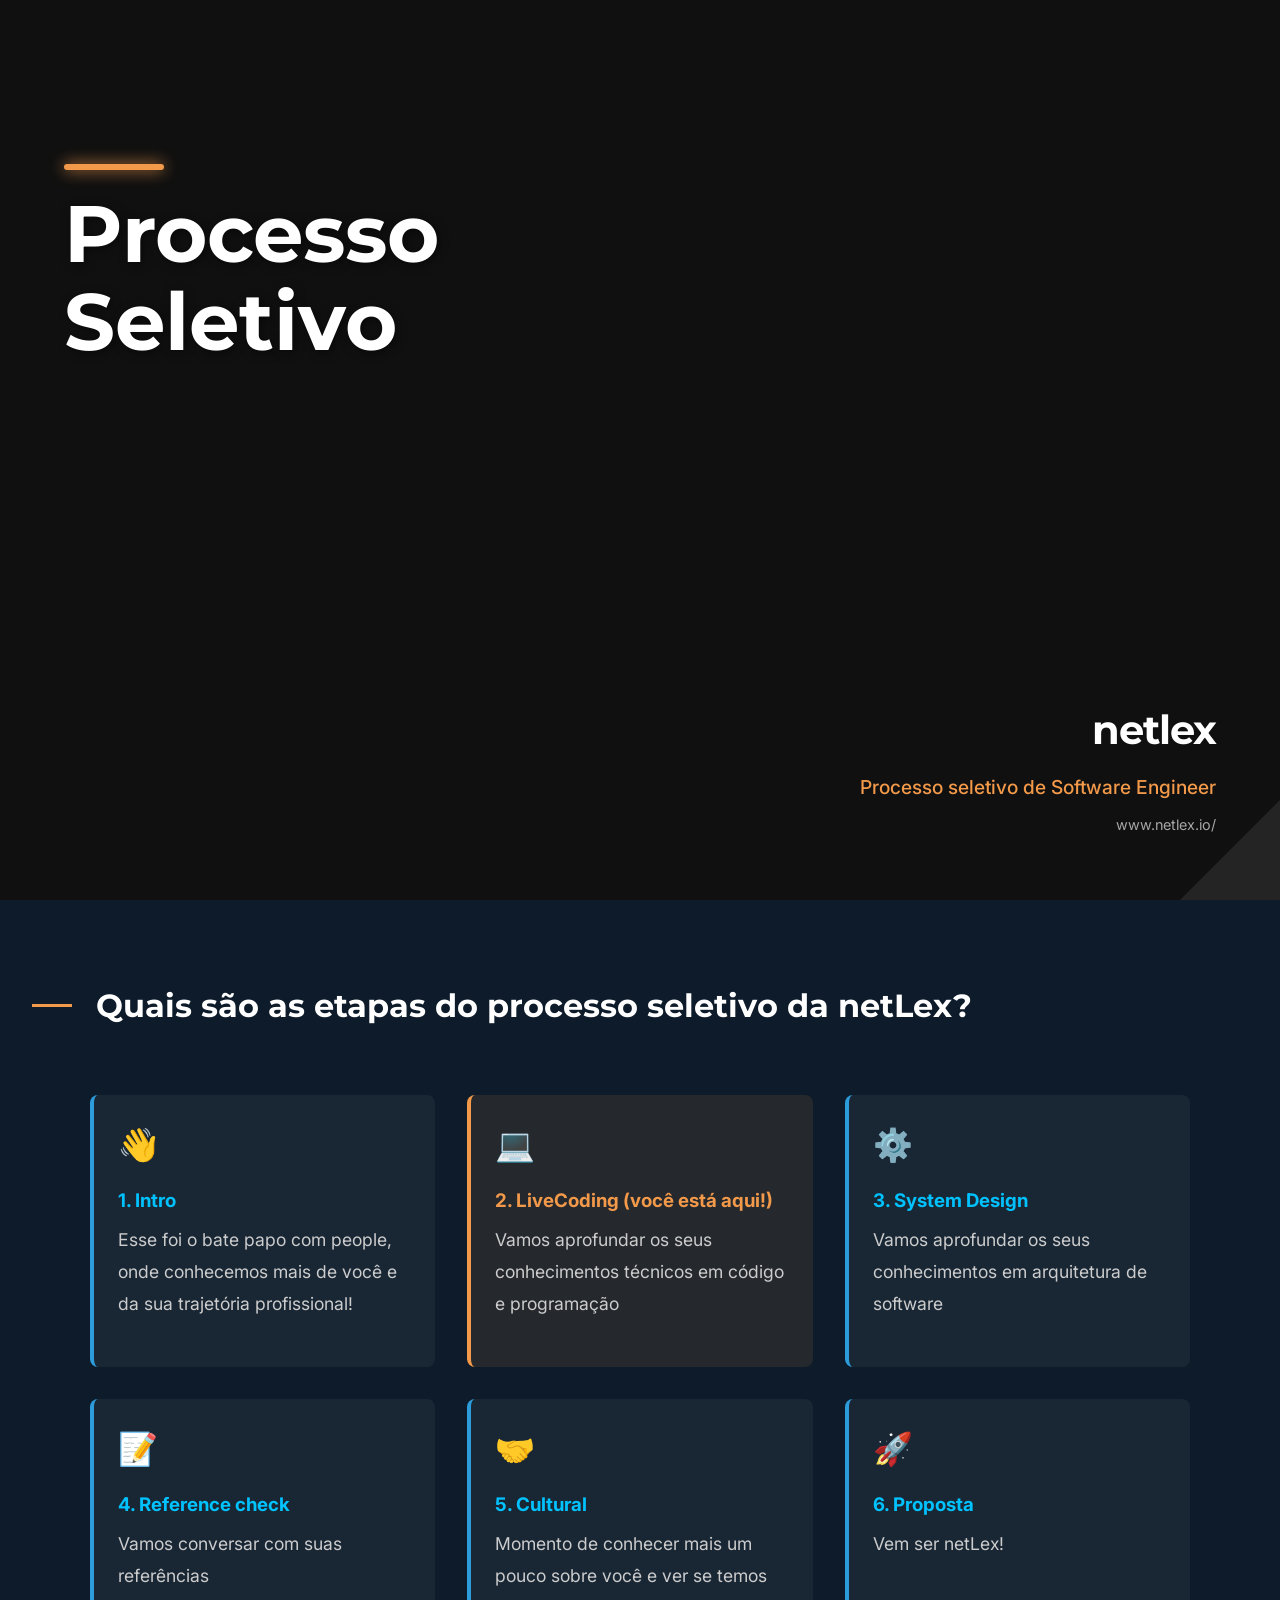
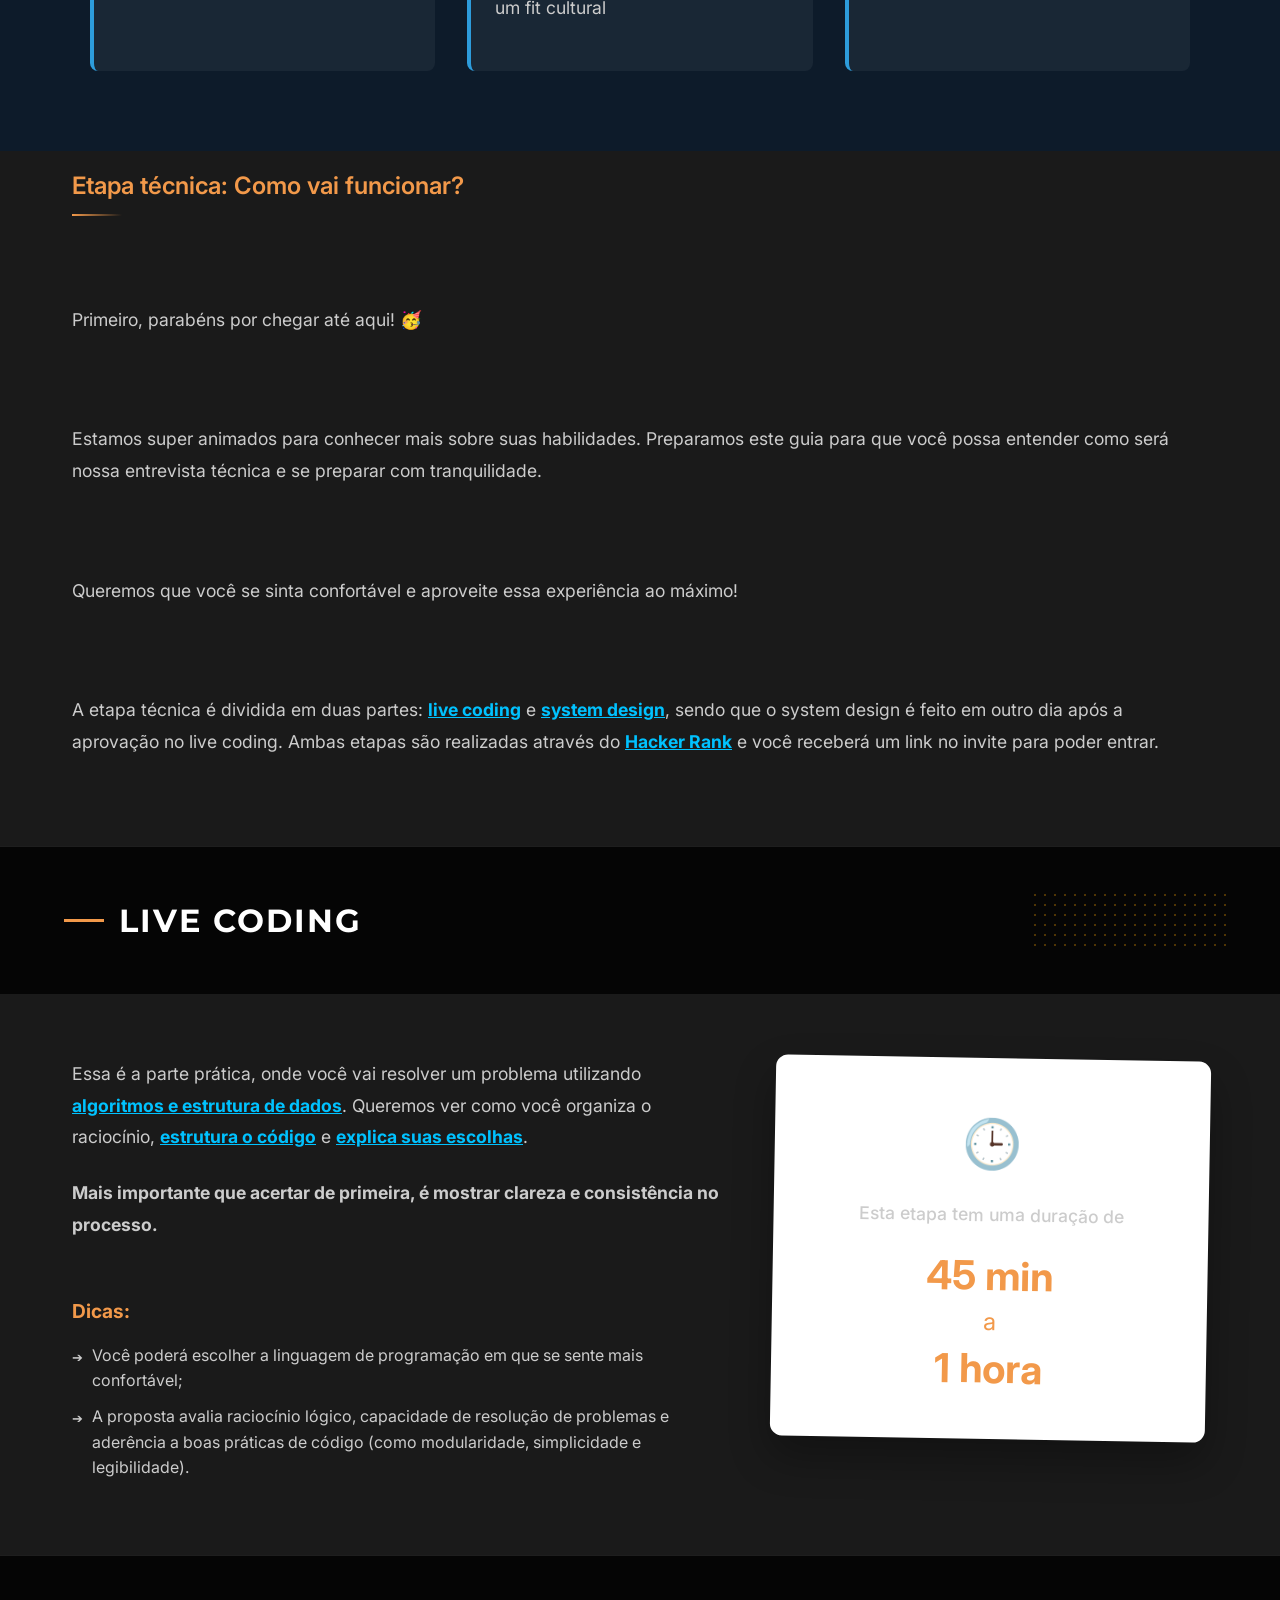
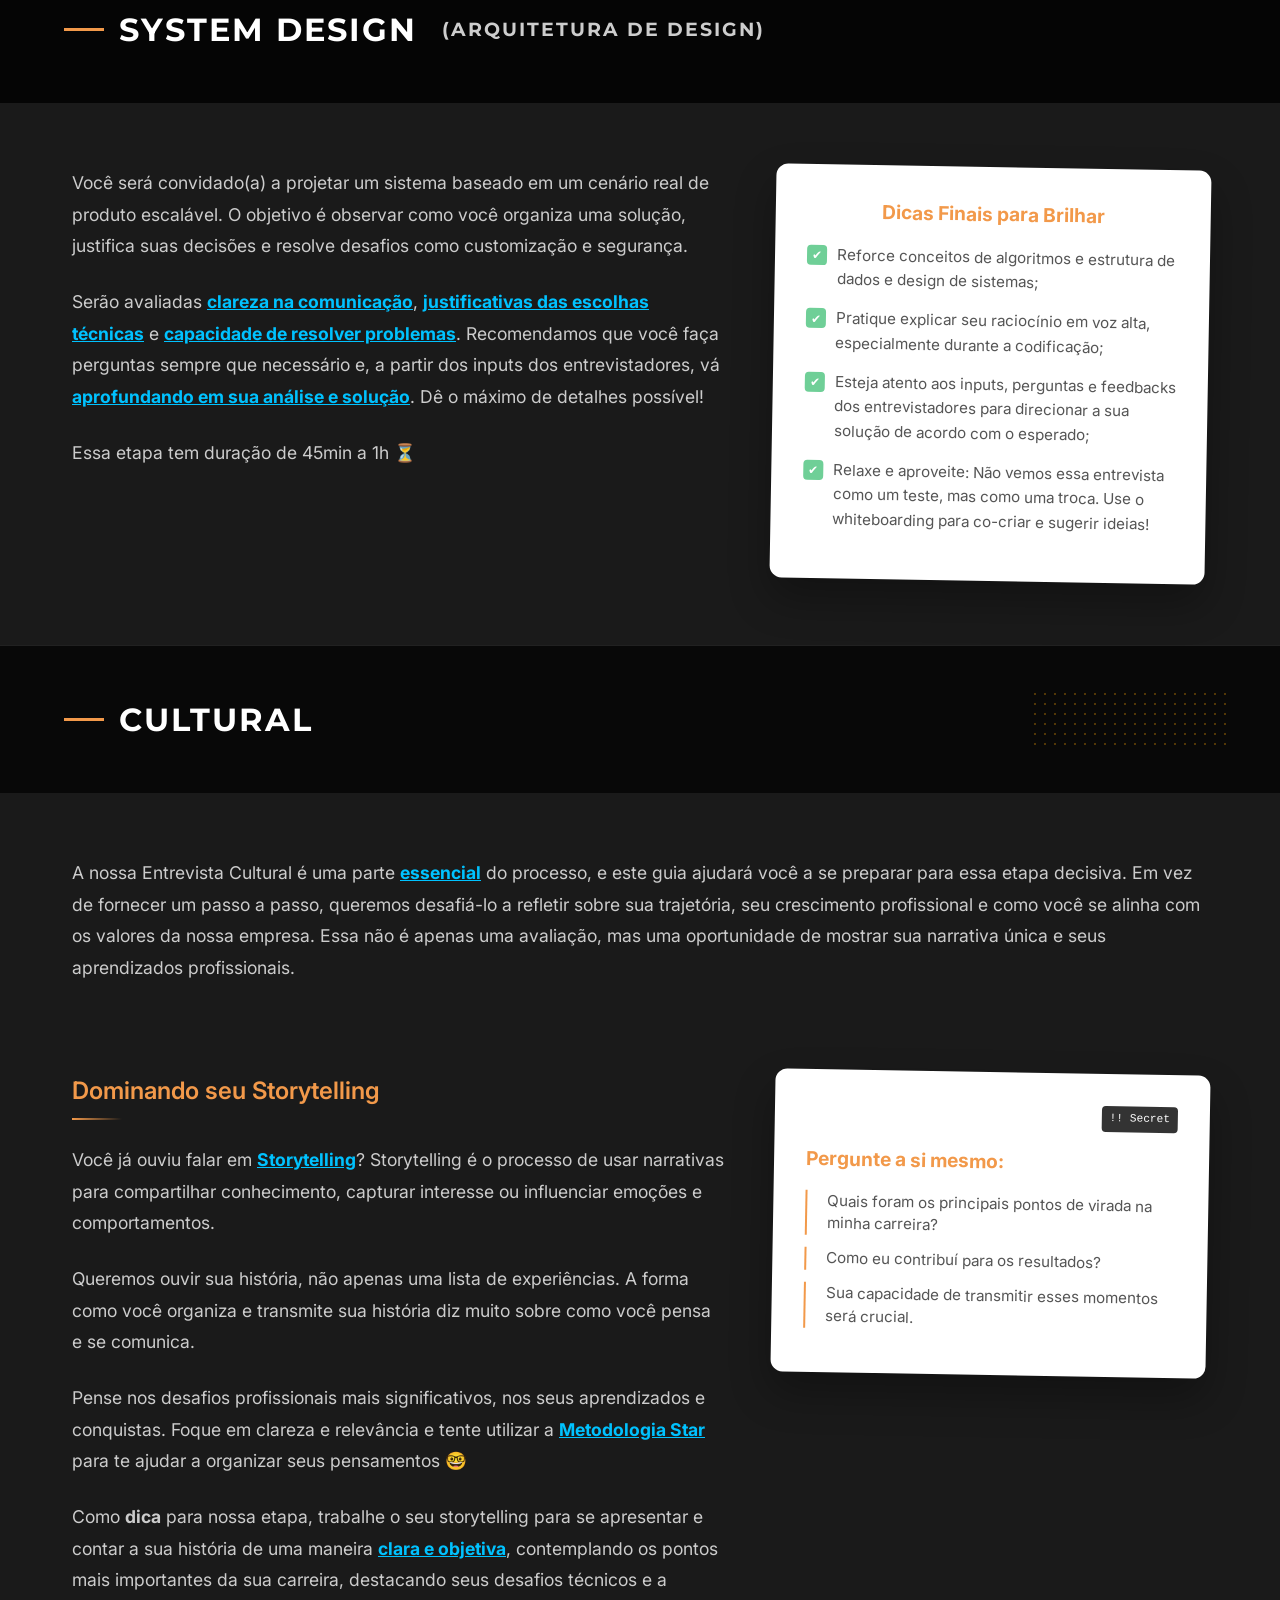
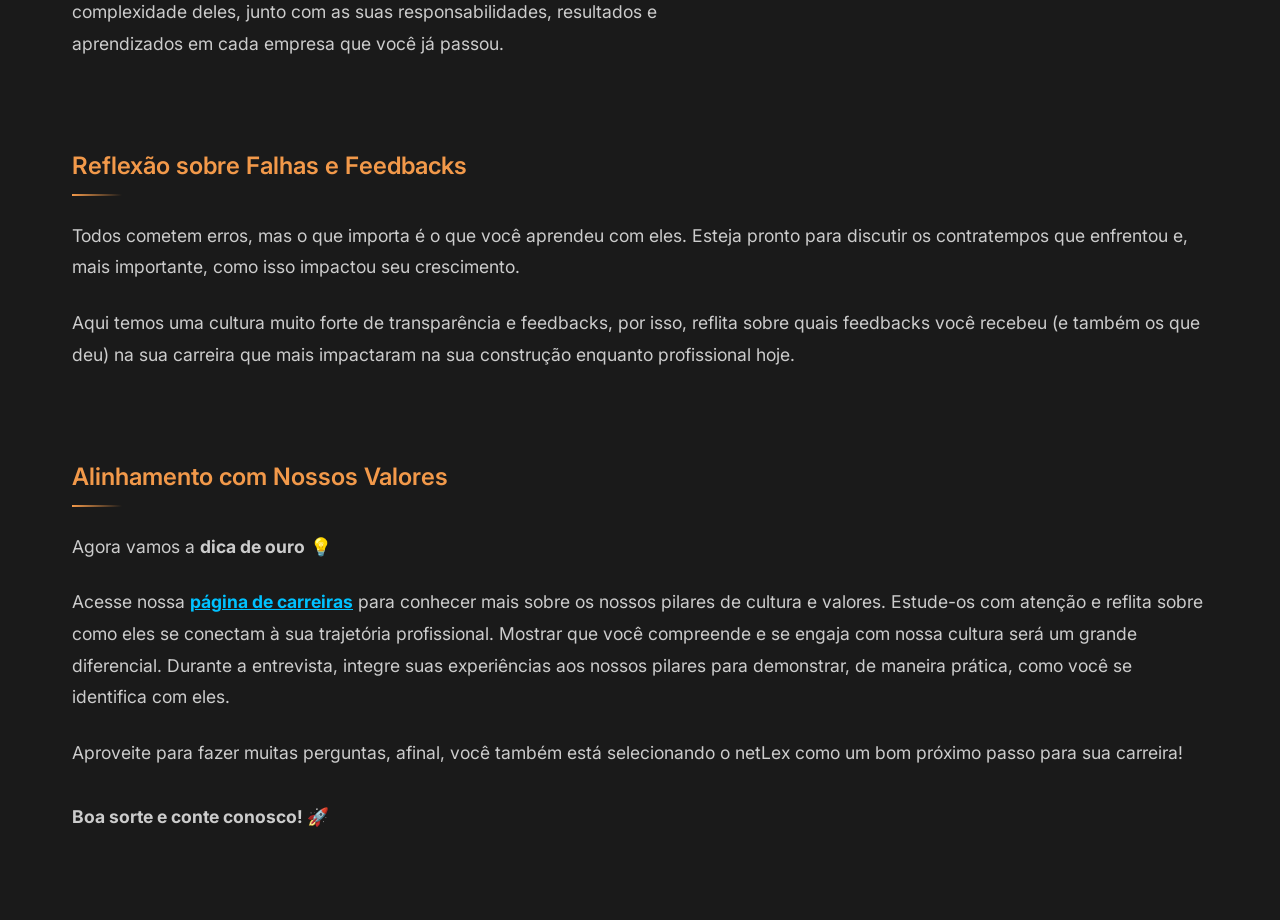
==== index.html @ 66c95bf4 "Add files via upload" ====
<!DOCTYPE html>
<html lang="pt-BR">

<head>
    <meta charset="UTF-8">
    <meta name="viewport" content="width=device-width, initial-scale=1.0">
    <title>NetLex - Processo Seletivo</title>
    <link rel="preconnect" href="https://fonts.googleapis.com">
    <link rel="preconnect" href="https://fonts.gstatic.com" crossorigin>
    <link
        href="https://fonts.googleapis.com/css2?family=Inter:wght@300;400;600;700&family=Montserrat:wght@400;700&display=swap"
        rel="stylesheet">
    <link rel="stylesheet" href="style.css">
</head>

<body>

    <!-- Hero Section -->
    <header class="hero" id="home">
        <div class="hero-overlay"></div>
        <div class="hero-content">
            <div class="hero-title-wrapper">
                <div class="orange-bar"></div>
                <h1>Processo<br>Seletivo</h1>
            </div>

            <div class="hero-footer">
                <div class="logo-wrapper">
                    <span class="logo-text">netlex</span>
                </div>
                <p class="role-text">Processo seletivo de Software Engineer</p>
                <a href="https://www.netlex.io/" class="web-link">www.netlex.io/</a>
            </div>
        </div>
        <div class="triangle-corner"></div>
    </header>

    <!-- Timeline Section (New) -->
    <section class="section-timeline content-block">
        <div class="container relative">
            <div class="section-title-wrapper">
                <span class="dash"></span>
                <h2>Quais são as etapas do processo seletivo da netLex?</h2>
            </div>

            <div class="timeline-container">
                <!-- S-curve SVG line could go here, for now using CSS/pseudo elements for simplicity -->
                <!-- Ideally a robust SVG path is best for the S-shape, simplified here with grid -->
                <div class="timeline-grid">
                    <div class="timeline-step step-1">
                        <div class="step-icon">👋</div>
                        <h3>1. Intro</h3>
                        <p>Esse foi o bate papo com people, onde conhecemos mais de você e da sua trajetória
                            profissional!</p>
                    </div>
                    <div class="timeline-step step-2 current">
                        <div class="step-icon">💻</div>
                        <h3>2. LiveCoding (você está aqui!)</h3>
                        <p>Vamos aprofundar os seus conhecimentos técnicos em código e programação</p>
                    </div>
                    <div class="timeline-step step-3">
                        <div class="step-icon">⚙️</div>
                        <h3>3. System Design</h3>
                        <p>Vamos aprofundar os seus conhecimentos em arquitetura de software</p>
                    </div>
                    <div class="timeline-step step-4">
                        <div class="step-icon">📝</div>
                        <h3>4. Reference check</h3>
                        <p>Vamos conversar com suas referências</p>
                    </div>
                    <div class="timeline-step step-5">
                        <div class="step-icon">🤝</div>
                        <h3>5. Cultural</h3>
                        <p>Momento de conhecer mais um pouco sobre você e ver se temos um fit cultural</p>
                    </div>
                    <div class="timeline-step step-6">
                        <div class="step-icon">🚀</div>
                        <h3>6. Proposta</h3>
                        <p>Vem ser netLex!</p>
                    </div>
                </div>
            </div>
        </div>
    </section>

    <!-- Technical Intro Section -->
    <section class="content-block tech-intro-block">
        <div class="content-container">
            <h3 class="orange-title full-width">Etapa técnica: Como vai funcionar?</h3>
            <p class="highlight-text">
                Primeiro, parabéns por chegar até aqui! 🥳
            </p>
            <p>
                Estamos super animados para conhecer mais sobre suas habilidades. Preparamos este guia para que você
                possa entender como será nossa entrevista técnica e se preparar com tranquilidade.
            </p>
            <p>
                Queremos que você se sinta confortável e aproveite essa experiência ao máximo!
            </p>
            <p>
                A etapa técnica é dividida em duas partes: <a href="#" class="highlight-link">live coding</a> e <a
                    href="#" class="highlight-link">system design</a>, sendo que o system design é feito em outro dia
                após a aprovação no live coding. Ambas etapas são realizadas através do <a href="#"
                    class="highlight-link">Hacker Rank</a> e você receberá um link no invite para poder entrar.
            </p>
        </div>
    </section>

    <!-- Live Coding Section -->
    <section class="tech-header"
        style="background-image: linear-gradient(rgba(0,0,0,0.8), rgba(0,0,0,0.8)), url('assets/tech_bg.png');">
        <div class="container relative">
            <h2 class="section-tag"><span class="dash"></span>LIVE CODING</h2>
            <div class="dotted-pattern"></div>
        </div>
    </section>

    <section class="content-block live-coding-block">
        <div class="content-container">
            <div class="two-col-grid">
                <div class="text-col">
                    <p>
                        Essa é a parte prática, onde você vai resolver um problema utilizando <a href="#"
                            class="highlight-link">algoritmos e estrutura de dados</a>. Queremos ver como você organiza
                        o raciocínio, <a href="#" class="highlight-link">estrutura o código</a> e <a href="#"
                            class="highlight-link">explica suas escolhas</a>.
                    </p>
                    <p>
                        <strong>Mais importante que acertar de primeira, é mostrar clareza e consistência no
                            processo.</strong>
                    </p>
                    <h4 class="mini-title">Dicas:</h4>
                    <ul class="styled-list">
                        <li>Você poderá escolher a linguagem de programação em que se sente mais confortável;</li>
                        <li>A proposta avalia raciocínio lógico, capacidade de resolução de problemas e aderência a boas
                            práticas de código (como modularidade, simplicidade e legibilidade).</li>
                    </ul>
                </div>
                <div class="card-col">
                    <div class="white-card time-card">
                        <div class="clock-icon">🕒</div>
                        <p class="card-label">Esta etapa tem uma duração de</p>
                        <div class="time-big">45 min</div>
                        <div class="time-sep">a</div>
                        <div class="time-big">1 hora</div>
                    </div>
                </div>
            </div>
        </div>
    </section>

    <!-- System Design Section -->
    <section class="tech-header"
        style="background-image: linear-gradient(rgba(0,0,0,0.8), rgba(0,0,0,0.8)), url('assets/tech_bg.png');">
        <div class="container relative">
            <h2 class="section-tag"><span class="dash"></span>SYSTEM DESIGN<br><span
                    style="font-size: 0.6em; margin-left: 10px; opacity: 0.8;">(ARQUITETURA DE DESIGN)</span></h2>
        </div>
    </section>

    <section class="content-block system-design-block">
        <div class="content-container">
            <div class="two-col-grid">
                <div class="text-col">
                    <p>
                        Você será convidado(a) a projetar um sistema baseado em um cenário real de produto escalável. O
                        objetivo é observar como você organiza uma solução, justifica suas decisões e resolve desafios
                        como customização e segurança.
                    </p>
                    <p>
                        Serão avaliadas <a href="#" class="highlight-link">clareza na comunicação</a>, <a href="#"
                            class="highlight-link">justificativas das escolhas técnicas</a> e <a href="#"
                            class="highlight-link">capacidade de resolver problemas</a>. Recomendamos que você faça
                        perguntas sempre que necessário e, a partir dos inputs dos entrevistadores, vá <a href="#"
                            class="highlight-link">aprofundando em sua análise e solução</a>. Dê o máximo de detalhes
                        possível!
                    </p>
                    <p>
                        Essa etapa tem duração de 45min a 1h ⏳
                    </p>
                </div>
                <div class="card-col">
                    <div class="white-card">
                        <div class="card-header">
                            <h4 style="margin: 0; text-align: center; width: 100%;">Dicas Finais para Brilhar</h4>
                        </div>
                        <ul class="check-list">
                            <li>Reforce conceitos de algoritmos e estrutura de dados e design de sistemas;</li>
                            <li>Pratique explicar seu raciocínio em voz alta, especialmente durante a codificação;</li>
                            <li>Esteja atento aos inputs, perguntas e feedbacks dos entrevistadores para direcionar a
                                sua solução de acordo com o esperado;</li>
                            <li>Relaxe e aproveite: Não vemos essa entrevista como um teste, mas como uma troca. Use o
                                whiteboarding para co-criar e sugerir ideias!</li>
                        </ul>
                    </div>
                </div>
            </div>
        </div>
    </section>

    <!-- Cultural Header Section (Existing) -->
    <section class="cultural-header">
        <div class="cultural-overlay"></div>
        <div class="container relative">
            <h2 class="section-tag"><span class="dash"></span>CULTURAL</h2>
            <div class="dotted-pattern"></div>
        </div>
    </section>

    <!-- Main Content (Existing Cultural) -->
    <main class="content-container">

        <!-- Intro Section -->
        <section class="content-block intro-block">
            <p>
                A nossa Entrevista Cultural é uma parte <a href="#" class="highlight-link">essencial</a> do processo, e
                este guia ajudará você a se preparar para essa etapa decisiva. Em vez de fornecer um passo a passo,
                queremos desafiá-lo a refletir sobre sua trajetória, seu crescimento profissional e como você se alinha
                com os valores da nossa empresa. Essa não é apenas uma avaliação, mas uma oportunidade de mostrar sua
                narrativa única e seus aprendizados profissionais.
            </p>
        </section>

        <!-- Storytelling Section -->
        <section class="content-block storytelling-block">
            <div class="two-col-grid">
                <div class="text-col">
                    <h3 class="orange-title">Dominando seu Storytelling</h3>
                    <p>
                        Você já ouviu falar em <a href="#" class="highlight-link">Storytelling</a>? Storytelling é o
                        processo de usar narrativas para compartilhar conhecimento, capturar interesse ou influenciar
                        emoções e comportamentos.
                    </p>
                    <p>
                        Queremos ouvir sua história, não apenas uma lista de experiências. A forma como você organiza e
                        transmite sua história diz muito sobre como você pensa e se comunica.
                    </p>
                    <p>
                        Pense nos desafios profissionais mais significativos, nos seus aprendizados e conquistas. Foque
                        em clareza e relevância e tente utilizar a <a href="#" class="highlight-link">Metodologia
                            Star</a> para te ajudar a organizar seus pensamentos 🤓
                    </p>
                    <p>
                        Como <strong>dica</strong> para nossa etapa, trabalhe o seu storytelling para se apresentar e
                        contar a sua história de uma maneira <a href="#" class="highlight-link">clara e objetiva</a>,
                        contemplando os pontos mais importantes da sua carreira, destacando seus desafios técnicos e a
                        complexidade deles, junto com as suas responsabilidades, resultados e aprendizados em cada
                        empresa que você já passou.
                    </p>
                </div>
                <div class="card-col">
                    <div class="white-card">
                        <div class="card-header">
                            <span class="card-tag">!! Secret</span>
                        </div>
                        <h4>Pergunte a si mesmo:</h4>
                        <ul>
                            <li>Quais foram os principais pontos de virada na minha carreira?</li>
                            <li>Como eu contribuí para os resultados?</li>
                            <li>Sua capacidade de transmitir esses momentos será crucial.</li>
                        </ul>
                    </div>
                </div>
            </div>
        </section>

        <!-- Mistakes Section -->
        <section class="content-block mistakes-block">
            <h3 class="orange-title">Reflexão sobre Falhas e Feedbacks</h3>
            <p>
                Todos cometem erros, mas o que importa é o que você aprendeu com eles. Esteja pronto para discutir os
                contratempos que enfrentou e, mais importante, como isso impactou seu crescimento.
            </p>
            <p>
                Aqui temos uma cultura muito forte de transparência e feedbacks, por isso, reflita sobre quais feedbacks
                você recebeu (e também os que deu) na sua carreira que mais impactaram na sua construção enquanto
                profissional hoje.
            </p>
        </section>

        <!-- Values Section -->
        <section class="content-block values-block">
            <h3 class="orange-title">Alinhamento com Nossos Valores</h3>
            <p class="highlight-text">
                Agora vamos a <strong>dica de ouro</strong> 💡
            </p>
            <p>
                Acesse nossa <a href="#" class="highlight-link">página de carreiras</a> para conhecer mais sobre os
                nossos pilares de cultura e valores. Estude-os com atenção e reflita sobre como eles se conectam à sua
                trajetória profissional. Mostrar que você compreende e se engaja com nossa cultura será um grande
                diferencial. Durante a entrevista, integre suas experiências aos nossos pilares para demonstrar, de
                maneira prática, como você se identifica com eles.
            </p>
            <p>
                Aproveite para fazer muitas perguntas, afinal, você também está selecionando o netLex como um bom
                próximo passo para sua carreira!
            </p>
            <p class="footer-msg">
                Boa sorte e conte conosco! 🚀
            </p>
        </section>

    </main>

    <script src="script.js"></script>
</body>

</html>
---- style.css ----
/* Global Styles */
:root {
    --bg-dark: #1a1a1a;
    --bg-darker: #151515;
    --text-primary: #ffffff;
    --text-secondary: #cccccc;
    --accent-orange: #F2994A;
    --accent-blue: #2D9CDB;
    --link-blue: #00C2FF;
    --card-bg: #ffffff;
    --card-text: #333333;
    --font-main: 'Inter', sans-serif;
    --font-heading: 'Montserrat', sans-serif;
}

* {
    margin: 0;
    padding: 0;
    box-sizing: border-box;
}

body {
    font-family: var(--font-main);
    background-color: var(--bg-dark);
    color: var(--text-primary);
    line-height: 1.6;
    overflow-x: hidden;
}

a {
    transition: all 0.3s ease;
}

.text-col {
    display: flex;
    flex-direction: column;
}

/* Links Style */
.highlight-link {
    color: var(--link-blue);
    font-weight: 700;
    text-decoration: underline;
    cursor: pointer;
}

.highlight-link:hover {
    color: var(--accent-orange);
}

/* Hero Section */
.hero {
    position: relative;
    height: 100vh;
    width: 100%;
    background-image: url('assets/hero_bg.png');
    background-size: cover;
    background-position: center;
    background-attachment: fixed;
    display: flex;
    flex-direction: column;
    justify-content: space-between;
    padding: 4rem;
}

.hero-overlay {
    position: absolute;
    top: 0;
    left: 0;
    width: 100%;
    height: 100%;
    background: rgba(0, 0, 0, 0.4);
    z-index: 1;
}

.hero-content {
    position: relative;
    z-index: 2;
    height: 100%;
    display: flex;
    flex-direction: column;
    justify-content: space-between;
}

.hero-title-wrapper {
    margin-top: 100px;
    position: relative;
}

.orange-bar {
    width: 100px;
    height: 6px;
    background-color: var(--accent-orange);
    margin-bottom: 20px;
    border-radius: 3px;
    box-shadow: 0 0 15px var(--accent-orange);
}

.hero h1 {
    font-family: var(--font-heading);
    font-size: 5rem;
    font-weight: 700;
    line-height: 1.1;
    color: white;
    text-shadow: 2px 2px 10px rgba(0, 0, 0, 0.5);
    animation: fadeInDown 1s ease-out;
}

.hero-footer {
    text-align: right;
    display: flex;
    flex-direction: column;
    align-items: flex-end;
    gap: 10px;
    animation: fadeInUp 1s ease-out 0.5s backwards;
}

.logo-text {
    font-family: var(--font-heading);
    font-size: 2.5rem;
    font-weight: 700;
    letter-spacing: -1px;
    color: white;
}

.role-text {
    font-size: 1.2rem;
    color: var(--accent-orange);
    font-weight: 500;
}

.web-link {
    color: var(--text-secondary);
    text-decoration: none;
    font-size: 0.9rem;
    opacity: 0.8;
}

.web-link:hover {
    color: white;
    opacity: 1;
}

.triangle-corner {
    position: absolute;
    bottom: 0;
    right: 0;
    width: 0;
    height: 0;
    border-style: solid;
    border-width: 0 0 100px 100px;
    border-color: transparent transparent #2a2a2a transparent;
    z-index: 3;
    opacity: 0.8;
}

/* Timeline Section */
.section-timeline {
    padding: 5rem 2rem;
    background-color: #0d1b2a;
    /* Dark blue tone */
    color: white;
}

.section-title-wrapper {
    display: flex;
    align-items: center;
    gap: 1.5rem;
    margin-bottom: 4rem;
}

.section-title-wrapper h2 {
    font-family: var(--font-heading);
    font-size: 2rem;
}

.timeline-container {
    max-width: 1100px;
    margin: 0 auto;
}

.timeline-grid {
    display: grid;
    grid-template-columns: repeat(auto-fit, minmax(300px, 1fr));
    gap: 2rem;
}

.timeline-step {
    background: rgba(255, 255, 255, 0.05);
    /* Glass-like */
    padding: 1.5rem;
    border-radius: 8px;
    border-left: 4px solid var(--accent-blue);
    transition: transform 0.3s ease, background 0.3s ease;
}

.timeline-step:hover {
    transform: translateY(-5px);
    background: rgba(255, 255, 255, 0.1);
}

.timeline-step.current {
    border-left-color: var(--accent-orange);
    background: rgba(242, 153, 74, 0.1);
}

.step-icon {
    font-size: 2rem;
    margin-bottom: 1rem;
}

.timeline-step h3 {
    font-weight: 700;
    color: var(--link-blue);
    margin-bottom: 0.5rem;
}

.timeline-step.current h3 {
    color: var(--accent-orange);
}

.timeline-step p {
    font-size: 0.95rem;
    color: #ddd;
    line-height: 1.5;
}


/* Headers (Cultural & Tech) */
.cultural-header,
.tech-header {
    background-position: center 30%;
    background-size: cover;
    padding: 3rem 4rem;
    /* Adjusted padding */
    border-top: 1px solid rgba(255, 255, 255, 0.1);
    position: relative;
    overflow: hidden;
    margin-bottom: 3rem;
    /* Space after header */
}

.cultural-header {
    background: linear-gradient(rgba(0, 0, 0, 0.7), rgba(0, 0, 0, 0.7)), url('assets/hero_bg.png');
}

.cultural-overlay {
    /* Kept for potential overlay use */
}

.section-tag {
    font-family: var(--font-heading);
    text-transform: uppercase;
    font-size: 2rem;
    display: flex;
    align-items: center;
    gap: 15px;
    letter-spacing: 2px;
    position: relative;
    z-index: 2;
}

.dash {
    display: inline-block;
    width: 40px;
    height: 3px;
    background-color: var(--accent-orange);
}

.dotted-pattern {
    position: absolute;
    right: 50px;
    top: 50%;
    transform: translateY(-50%);
    width: 200px;
    height: 60px;
    background-image: radial-gradient(rgba(255, 165, 0, 0.5) 1.5px, transparent 1.5px);
    background-size: 10px 10px;
    opacity: 0.6;
}


/* Content Blocks & Global Content styles */
.content-container {
    max-width: 1200px;
    margin: 0 auto;
    padding: 1rem 2rem 4rem 2rem;
    display: flex;
    flex-direction: column;
    gap: 4rem;
}

.content-block {
    opacity: 0;
    transform: translateY(30px);
    transition: all 0.8s ease-out;
}

.content-block.visible {
    opacity: 1;
    transform: translateY(0);
}

.content-block p {
    font-size: 1.1rem;
    color: var(--text-secondary);
    margin-bottom: 1.5rem;
    line-height: 1.8;
}

.highlight-text {
    font-size: 1.2rem;
    color: white;
}

.orange-title {
    color: var(--accent-orange);
    font-size: 1.5rem;
    margin-bottom: 1.5rem;
    font-weight: 600;
    position: relative;
    padding-bottom: 10px;
    display: inline-block;
}

.orange-title.full-width {
    display: flex;
    /* Or block */
    width: 100%;
}

.orange-title::after {
    content: '';
    position: absolute;
    bottom: 0;
    left: 0;
    width: 50px;
    height: 2px;
    background: linear-gradient(90deg, var(--accent-orange), transparent);
}

/* Specific Section Styles */
.mini-title {
    color: var(--accent-orange);
    font-size: 1.2rem;
    margin-top: 2rem;
    margin-bottom: 1rem;
}

.styled-list li {
    list-style: none;
    /* We add custom arrow */
    position: relative;
    padding-left: 20px;
    margin-bottom: 10px;
    color: var(--text-secondary);
}

.styled-list li::before {
    content: '➔';
    position: absolute;
    left: 0;
    color: var(--text-secondary);
    font-size: 0.8rem;
    top: 5px;
}

/* Cards */
.two-col-grid {
    display: grid;
    grid-template-columns: 1.5fr 1fr;
    gap: 3rem;
    align-items: start;
}

.white-card {
    background: white;
    border-radius: 12px;
    padding: 2rem;
    box-shadow: 0 20px 40px rgba(0, 0, 0, 0.3);
    color: #333;
    position: relative;
    transform: rotate(1deg);
    transition: transform 0.3s ease;
}

.white-card:hover {
    transform: rotate(0deg) scale(1.02);
}

.card-header {
    display: flex;
    justify-content: flex-end;
    /* right align by default for secret */
    margin-bottom: 1rem;
}

.card-tag {
    background: #333;
    color: white;
    font-size: 0.7rem;
    padding: 4px 8px;
    border-radius: 4px;
    font-family: monospace;
}

.white-card h4 {
    color: var(--accent-orange);
    font-size: 1.2rem;
    margin-bottom: 1rem;
    font-weight: 700;
}

.white-card ul:not(.check-list) {
    list-style: none;
    padding: 0;
}

.white-card ul:not(.check-list) li {
    position: relative;
    padding-left: 20px;
    margin-bottom: 12px;
    font-size: 0.95rem;
    line-height: 1.5;
    color: #555;
    border-left: 2px solid var(--accent-orange);
}

/* Time Card Specifics */
.time-card {
    text-align: center;
    background: white;
    /* can be white */
    padding: 3rem 2rem;
    display: flex;
    flex-direction: column;
    align-items: center;
    justify-content: center;
}

.clock-icon {
    font-size: 3rem;
    margin-bottom: 1rem;
    color: var(--accent-orange);
}

.card-label {
    color: #888;
    margin-bottom: 1rem;
    font-weight: 500;
}

.time-big {
    font-size: 2.5rem;
    font-weight: 700;
    color: var(--accent-orange);
    line-height: 1.1;
}

.time-sep {
    font-size: 1.5rem;
    color: var(--accent-orange);
    margin: 5px 0;
}

/* Checklist Card */
.check-list {
    list-style: none;
    padding: 0;
}

.check-list li {
    position: relative;
    padding-left: 30px;
    margin-bottom: 15px;
    color: #555;
    font-size: 0.95rem;
}

.check-list li::before {
    content: '✔';
    position: absolute;
    left: 0;
    top: 2px;
    background: #6FCF97;
    /* Green check */
    color: white;
    width: 20px;
    height: 20px;
    font-size: 12px;
    display: flex;
    align-items: center;
    justify-content: center;
    border-radius: 4px;
}

.footer-msg {
    font-weight: 700;
    color: white;
    font-size: 1.2rem;
    margin-top: 2rem;
}

/* Animations */
@keyframes fadeInDown {
    from {
        opacity: 0;
        transform: translateY(-50px);
    }

    to {
        opacity: 1;
        transform: translateY(0);
    }
}

@keyframes fadeInUp {
    from {
        opacity: 0;
        transform: translateY(50px);
    }

    to {
        opacity: 1;
        transform: translateY(0);
    }
}

/* Responsive */
@media (max-width: 768px) {
    .hero {
        padding: 2rem;
    }

    .hero h1 {
        font-size: 3rem;
    }

    .two-col-grid {
        grid-template-columns: 1fr;
    }

    .timeline-grid {
        grid-template-columns: 1fr;
    }

    .cultural-header,
    .tech-header {
        padding: 2rem;
    }

    .dotted-pattern {
        display: none;
    }

    .timeline-step {
        /* On mobile, steps are just stacked cards */
    }
}
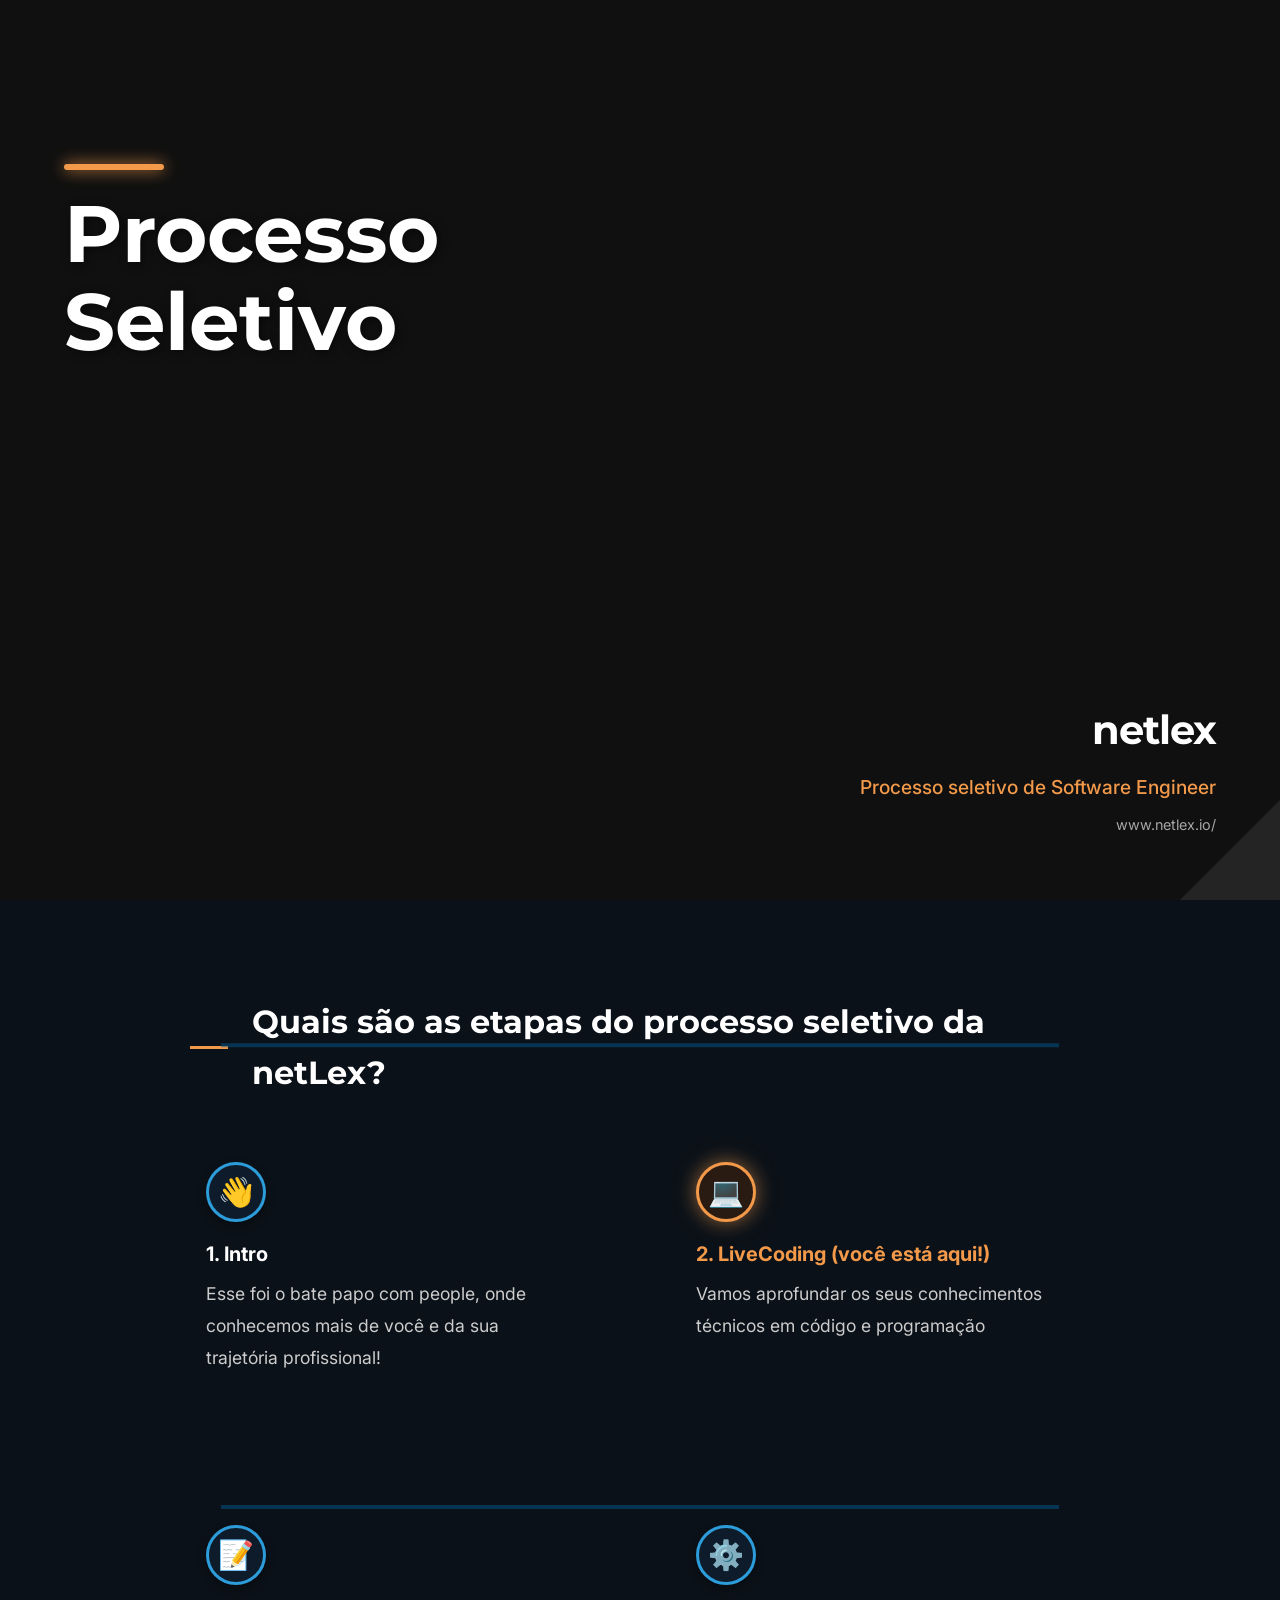
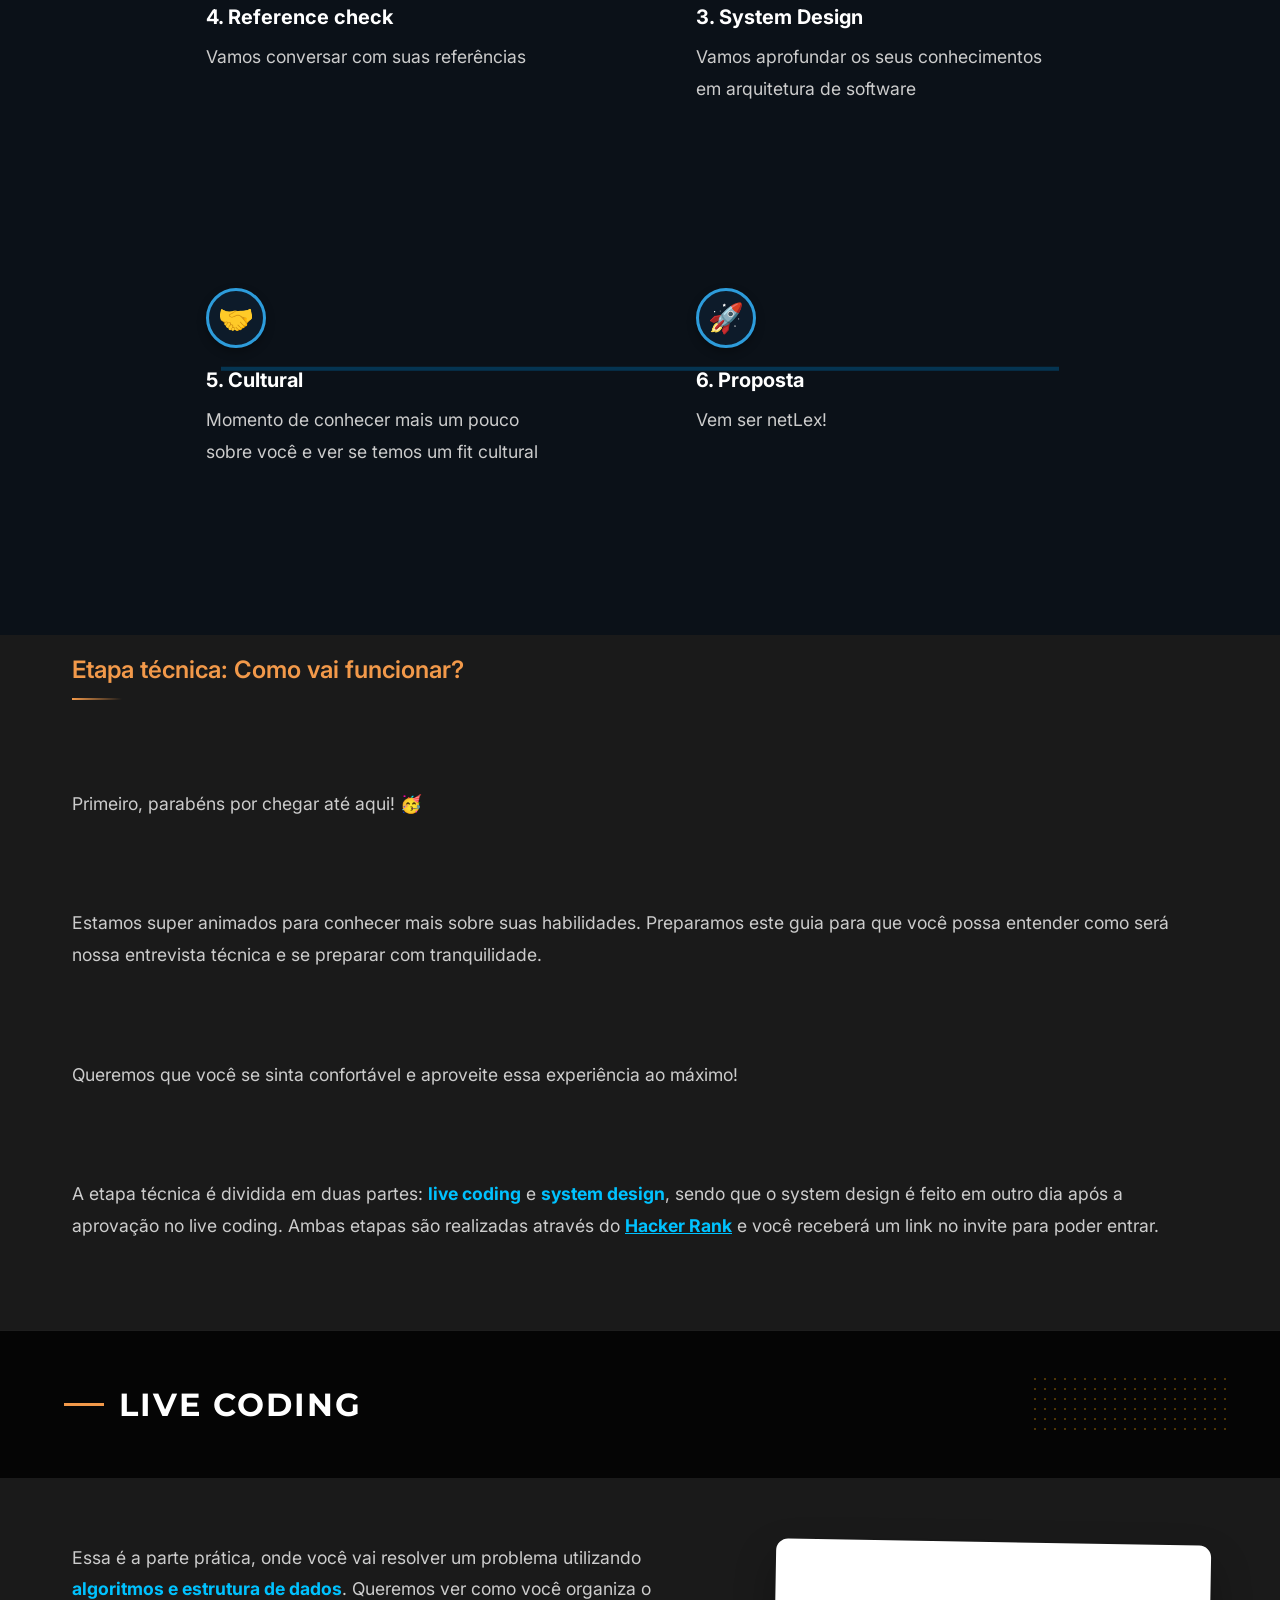
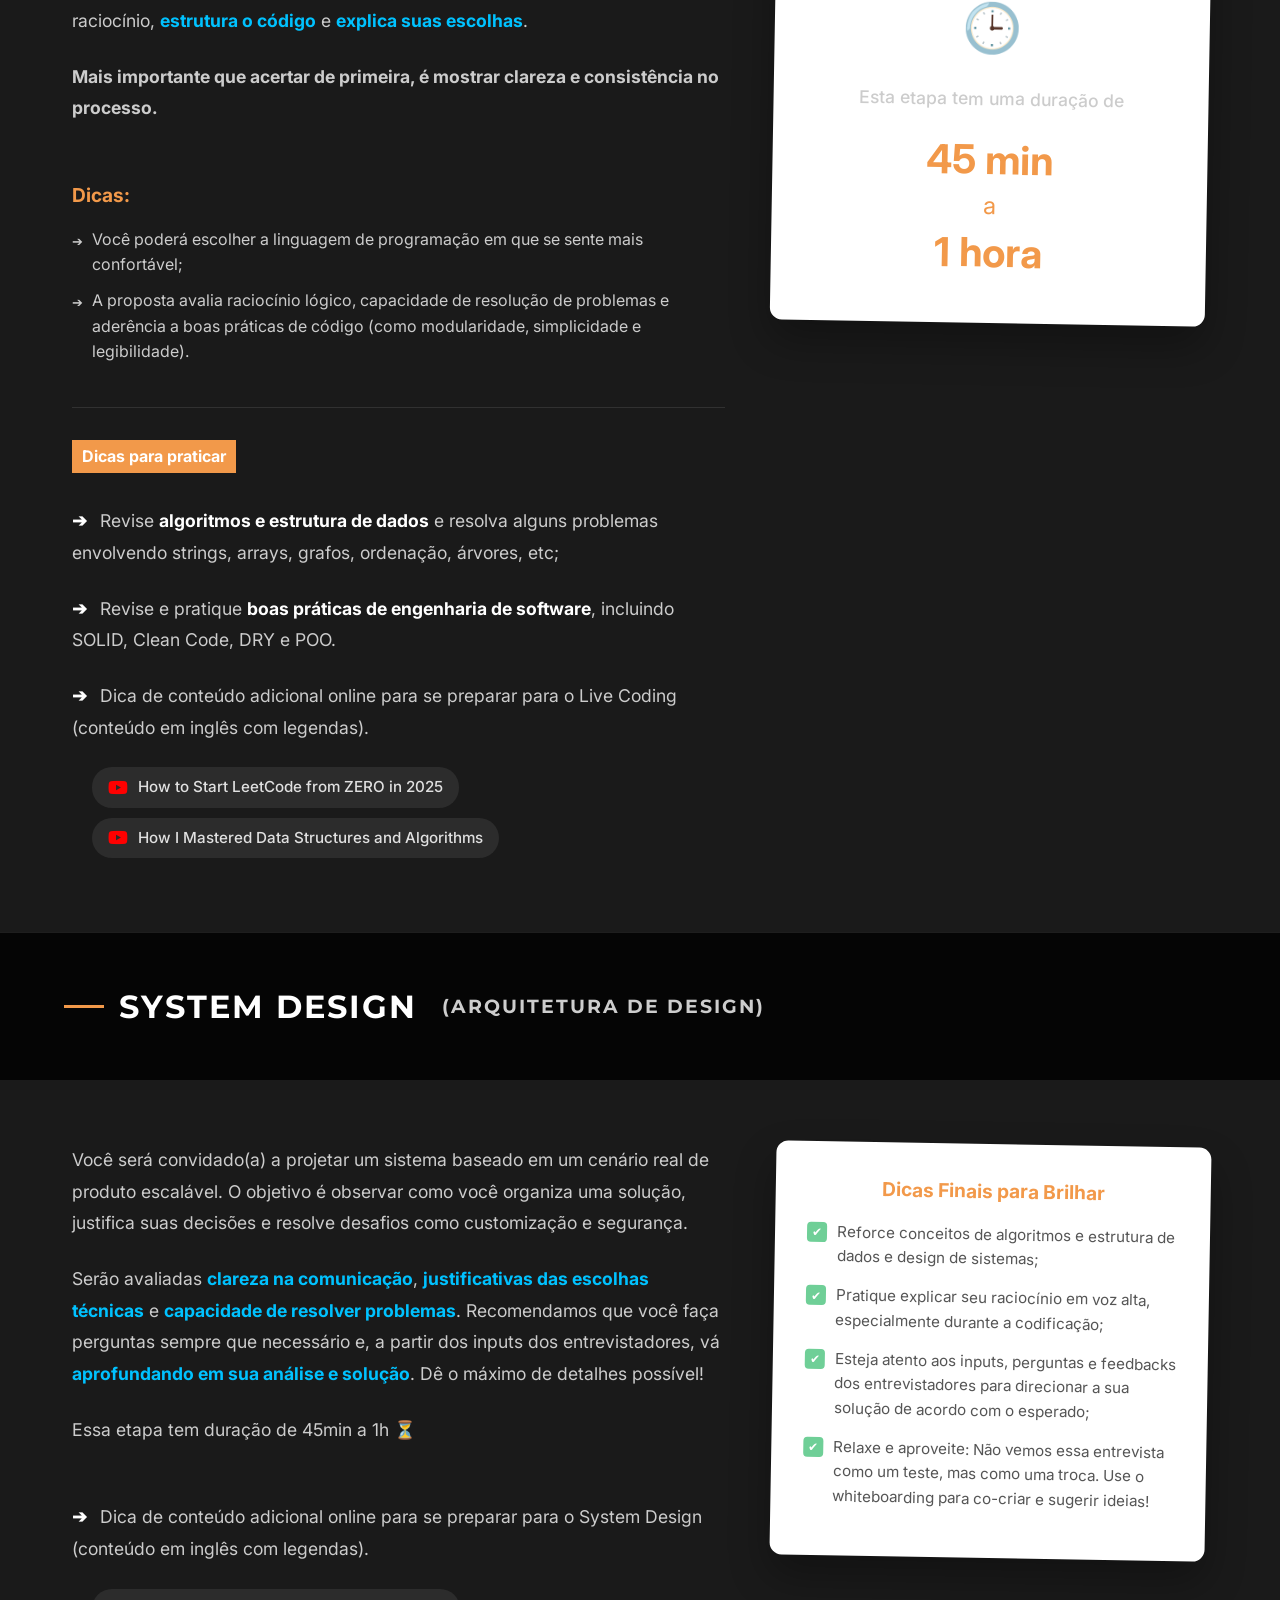
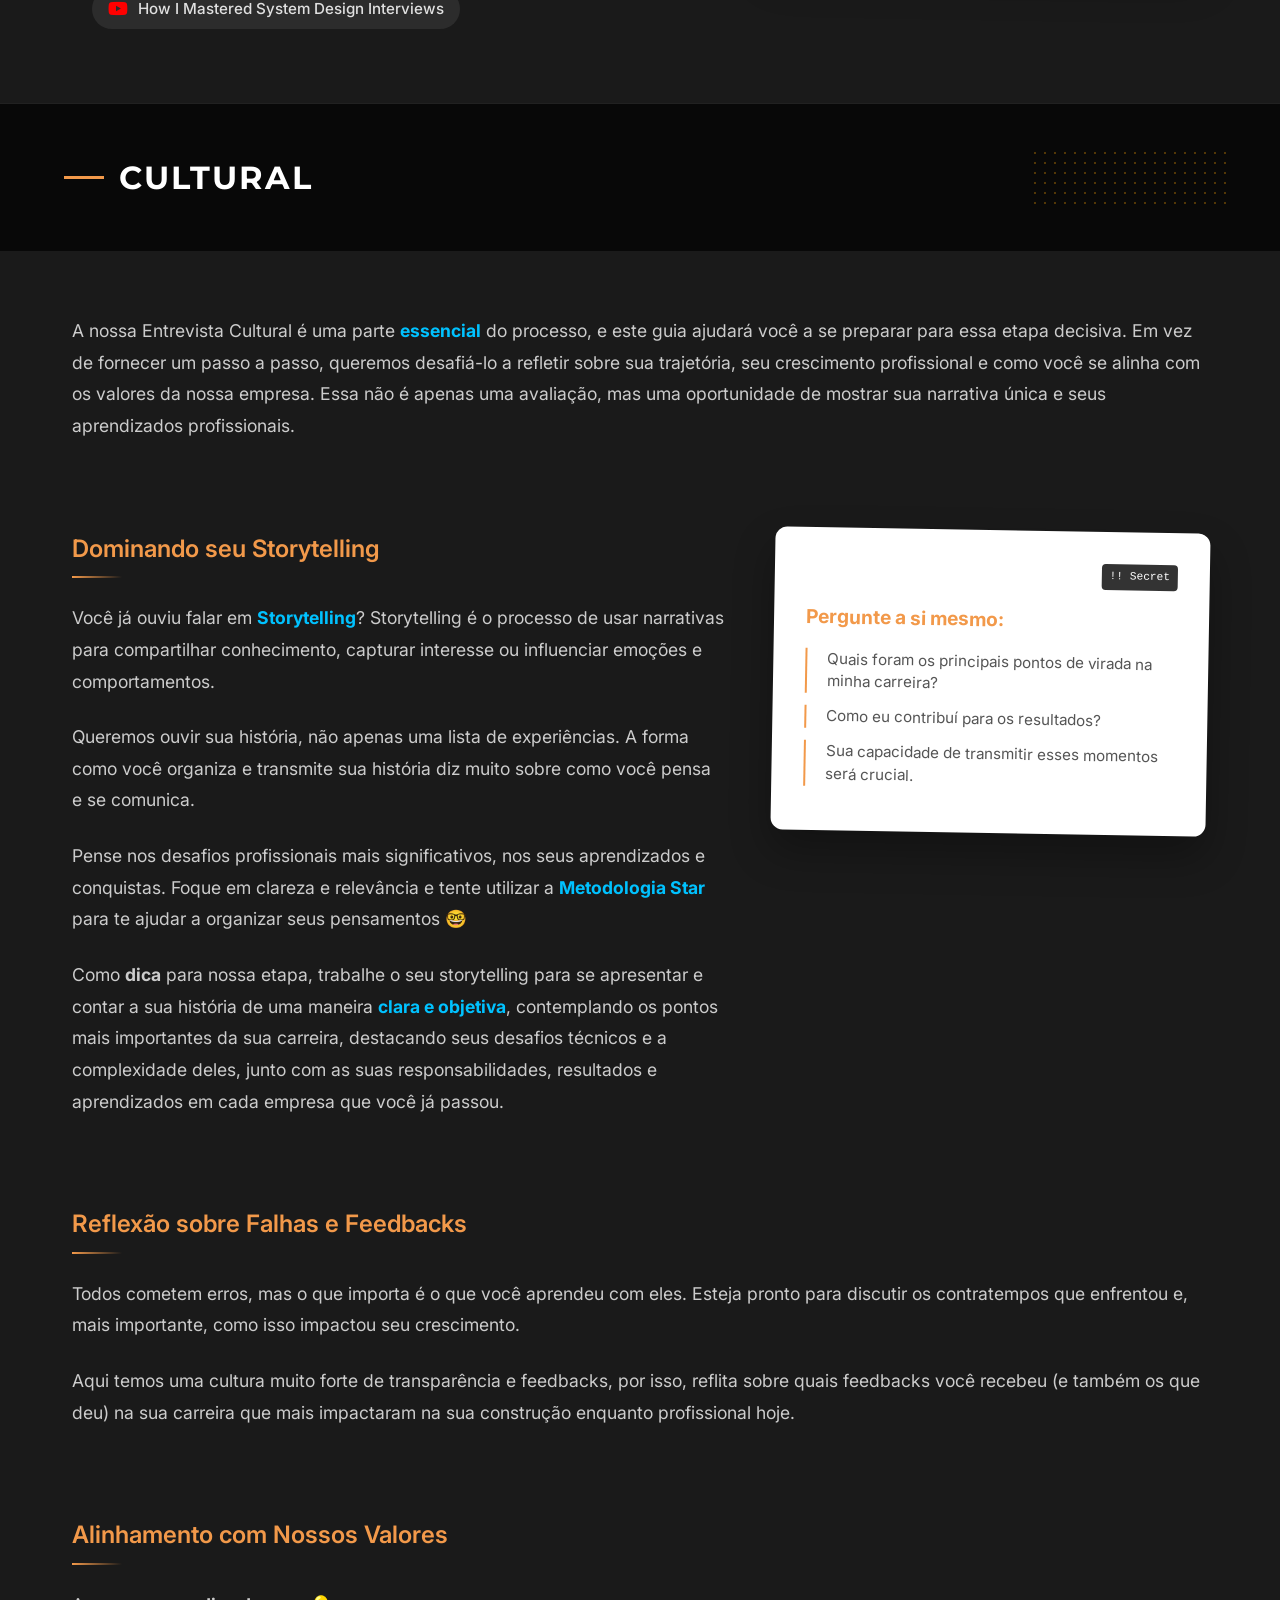
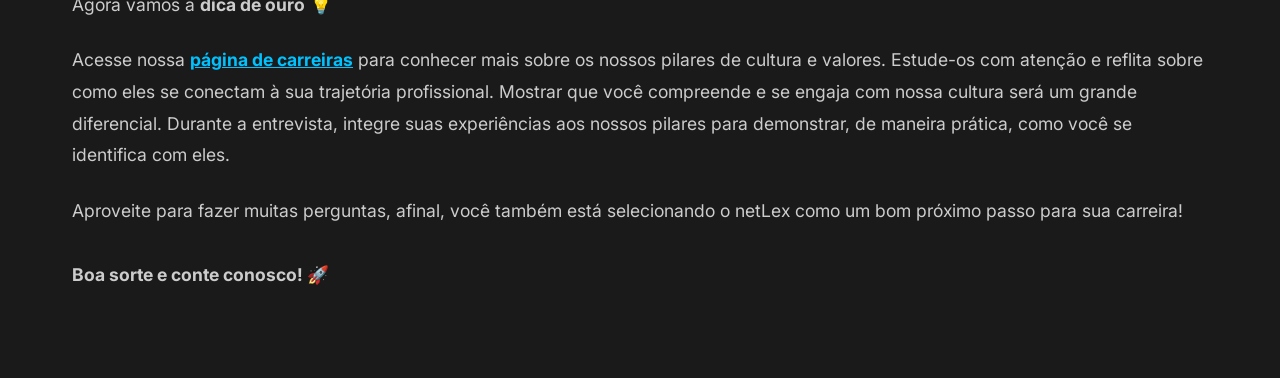
==== commit 5efc2ac9: "Add files via upload" ====
--- a/index.html
+++ b/index.html
@@ -11,6 +11,10 @@
         href="https://fonts.googleapis.com/css2?family=Inter:wght@300;400;600;700&family=Montserrat:wght@400;700&display=swap"
         rel="stylesheet">
     <link rel="stylesheet" href="style.css">
+    <!-- FontAwesome for YouTube Icon (using CDN for simplicity) -->
+    <link rel="stylesheet" href="https://cdnjs.cloudflare.com/ajax/libs/font-awesome/6.0.0/css/all.min.css"
+        integrity="sha512-9usAa10IRO0HhonpyAIVpjrylPvoDwiPUiKdWk5t3PyolY1cOd4DSE0Ga+ri4AuTroPR5aQvXU9xC6qOPnzFeg=="
+        crossorigin="anonymous" referrerpolicy="no-referrer" />
 </head>
 
 <body>
@@ -37,44 +41,60 @@
 
     <!-- Timeline Section (New) -->
     <section class="section-timeline content-block">
-        <div class="container relative">
-            <div class="section-title-wrapper">
+        <div class="timeline-visual-container">
+            <div class="section-title-wrapper" style="margin-bottom: 3rem; color: white;">
                 <span class="dash"></span>
-                <h2>Quais são as etapas do processo seletivo da netLex?</h2>
-            </div>
-
-            <div class="timeline-container">
-                <!-- S-curve SVG line could go here, for now using CSS/pseudo elements for simplicity -->
-                <!-- Ideally a robust SVG path is best for the S-shape, simplified here with grid -->
-                <div class="timeline-grid">
-                    <div class="timeline-step step-1">
-                        <div class="step-icon">👋</div>
+                <h2 style="font-family: var(--font-heading);">Quais são as etapas do processo seletivo da netLex?</h2>
+            </div>
+
+            <!-- S-Curve Background SVG Track -->
+            <div class="snake-track"></div>
+
+            <div class="timeline-items-grid">
+                <!-- Row 1 Items -->
+                <div class="t-item item-1">
+                    <div class="t-icon">👋</div>
+                    <div class="t-content">
                         <h3>1. Intro</h3>
                         <p>Esse foi o bate papo com people, onde conhecemos mais de você e da sua trajetória
                             profissional!</p>
                     </div>
-                    <div class="timeline-step step-2 current">
-                        <div class="step-icon">💻</div>
+                </div>
+                <div class="t-item item-2 current">
+                    <div class="t-icon">💻</div>
+                    <div class="t-content">
                         <h3>2. LiveCoding (você está aqui!)</h3>
                         <p>Vamos aprofundar os seus conhecimentos técnicos em código e programação</p>
                     </div>
-                    <div class="timeline-step step-3">
-                        <div class="step-icon">⚙️</div>
+                </div>
+
+                <!-- Row 2 Items -->
+                <div class="t-item item-3">
+                    <div class="t-icon">⚙️</div>
+                    <div class="t-content">
                         <h3>3. System Design</h3>
                         <p>Vamos aprofundar os seus conhecimentos em arquitetura de software</p>
                     </div>
-                    <div class="timeline-step step-4">
-                        <div class="step-icon">📝</div>
+                </div>
+                <div class="t-item item-4">
+                    <div class="t-icon">📝</div>
+                    <div class="t-content">
                         <h3>4. Reference check</h3>
                         <p>Vamos conversar com suas referências</p>
                     </div>
-                    <div class="timeline-step step-5">
-                        <div class="step-icon">🤝</div>
+                </div>
+
+                <!-- Row 3 Items -->
+                <div class="t-item item-5">
+                    <div class="t-icon">🤝</div>
+                    <div class="t-content">
                         <h3>5. Cultural</h3>
                         <p>Momento de conhecer mais um pouco sobre você e ver se temos um fit cultural</p>
                     </div>
-                    <div class="timeline-step step-6">
-                        <div class="step-icon">🚀</div>
+                </div>
+                <div class="t-item item-6">
+                    <div class="t-icon">🚀</div>
+                    <div class="t-content">
                         <h3>6. Proposta</h3>
                         <p>Vem ser netLex!</p>
                     </div>
@@ -98,10 +118,11 @@
                 Queremos que você se sinta confortável e aproveite essa experiência ao máximo!
             </p>
             <p>
-                A etapa técnica é dividida em duas partes: <a href="#" class="highlight-link">live coding</a> e <a
-                    href="#" class="highlight-link">system design</a>, sendo que o system design é feito em outro dia
-                após a aprovação no live coding. Ambas etapas são realizadas através do <a href="#"
-                    class="highlight-link">Hacker Rank</a> e você receberá um link no invite para poder entrar.
+                A etapa técnica é dividida em duas partes: <span class="highlight-span">live coding</span> e
+                <span class="highlight-span">system design</span>, sendo que o system design é feito em outro dia após a
+                aprovação no live coding. Ambas etapas são realizadas através do
+                <a href="#" class="highlight-link"><!-- INSIRA O LINK DO HACKER RANK AQUI -->Hacker Rank</a> e você
+                receberá um link no invite para poder entrar.
             </p>
         </div>
     </section>
@@ -120,10 +141,11 @@
             <div class="two-col-grid">
                 <div class="text-col">
                     <p>
-                        Essa é a parte prática, onde você vai resolver um problema utilizando <a href="#"
-                            class="highlight-link">algoritmos e estrutura de dados</a>. Queremos ver como você organiza
-                        o raciocínio, <a href="#" class="highlight-link">estrutura o código</a> e <a href="#"
-                            class="highlight-link">explica suas escolhas</a>.
+                        Essa é a parte prática, onde você vai resolver um problema utilizando <span
+                            class="highlight-span">algoritmos e estrutura de dados</span>. Queremos ver como você
+                        organiza o raciocínio,
+                        <span class="highlight-span">estrutura o código</span> e
+                        <span class="highlight-span">explica suas escolhas</span>.
                     </p>
                     <p>
                         <strong>Mais importante que acertar de primeira, é mostrar clareza e consistência no
@@ -135,7 +157,39 @@
                         <li>A proposta avalia raciocínio lógico, capacidade de resolução de problemas e aderência a boas
                             práticas de código (como modularidade, simplicidade e legibilidade).</li>
                     </ul>
-                </div>
+
+                    <!-- NEW TIPS SECTION -->
+                    <div class="tips-section">
+                        <span class="tips-title">Dicas para praticar</span>
+                        <p style="margin-top: 1rem;">
+                            <span class="tip-arrow">➔</span> Revise <strong style="color:white;">algoritmos e estrutura
+                                de dados</strong> e resolva alguns problemas envolvendo strings, arrays, grafos,
+                            ordenação, árvores, etc;
+                        </p>
+                        <p>
+                            <span class="tip-arrow">➔</span> Revise e pratique <strong style="color:white;">boas
+                                práticas de engenharia de software</strong>, incluindo SOLID, Clean Code, DRY e POO.
+                        </p>
+                        <p>
+                            <span class="tip-arrow">➔</span> Dica de conteúdo adicional online para se preparar para o
+                            Live Coding (conteúdo em inglês com legendas).
+                        </p>
+
+                        <div class="youtube-list">
+                            <a href="#" class="yt-link-chip">
+                                <span class="yt-icon"><i class="fa-brands fa-youtube"></i></span>
+                                <!-- INSIRA O LINK DO YOUTUBE AQUI -->
+                                How to Start LeetCode from ZERO in 2025
+                            </a>
+                            <a href="#" class="yt-link-chip">
+                                <span class="yt-icon"><i class="fa-brands fa-youtube"></i></span>
+                                <!-- INSIRA O LINK DO YOUTUBE AQUI -->
+                                How I Mastered Data Structures and Algorithms
+                            </a>
+                        </div>
+                    </div>
+                </div>
+
                 <div class="card-col">
                     <div class="white-card time-card">
                         <div class="clock-icon">🕒</div>
@@ -168,16 +222,33 @@
                         como customização e segurança.
                     </p>
                     <p>
-                        Serão avaliadas <a href="#" class="highlight-link">clareza na comunicação</a>, <a href="#"
-                            class="highlight-link">justificativas das escolhas técnicas</a> e <a href="#"
-                            class="highlight-link">capacidade de resolver problemas</a>. Recomendamos que você faça
-                        perguntas sempre que necessário e, a partir dos inputs dos entrevistadores, vá <a href="#"
-                            class="highlight-link">aprofundando em sua análise e solução</a>. Dê o máximo de detalhes
-                        possível!
+                        Serão avaliadas <span class="highlight-span">clareza na comunicação</span>,
+                        <span class="highlight-span">justificativas das escolhas técnicas</span> e
+                        <span class="highlight-span">capacidade de resolver problemas</span>. Recomendamos que você faça
+                        perguntas sempre que necessário e, a partir dos inputs dos entrevistadores, vá
+                        <span class="highlight-span">aprofundando em sua análise e solução</span>. Dê o máximo de
+                        detalhes possível!
                     </p>
                     <p>
                         Essa etapa tem duração de 45min a 1h ⏳
                     </p>
+
+                    <!-- NEW TIPS SECTION SYSTEM DESIGN -->
+                    <div style="margin-top: 2rem;">
+                        <p>
+                            <span class="tip-arrow">➔</span> Dica de conteúdo adicional online para se preparar para o
+                            System Design (conteúdo em inglês com legendas).
+                        </p>
+
+                        <div class="youtube-list">
+                            <a href="#" class="yt-link-chip">
+                                <span class="yt-icon"><i class="fa-brands fa-youtube"></i></span>
+                                <!-- INSIRA O LINK DO YOUTUBE AQUI -->
+                                How I Mastered System Design Interviews
+                            </a>
+                        </div>
+                    </div>
+
                 </div>
                 <div class="card-col">
                     <div class="white-card">
@@ -198,7 +269,7 @@
         </div>
     </section>
 
-    <!-- Cultural Header Section (Existing) -->
+    <!-- Cultural Header Section -->
     <section class="cultural-header">
         <div class="cultural-overlay"></div>
         <div class="container relative">
@@ -207,13 +278,13 @@
         </div>
     </section>
 
-    <!-- Main Content (Existing Cultural) -->
+    <!-- Main Content -->
     <main class="content-container">
 
         <!-- Intro Section -->
         <section class="content-block intro-block">
             <p>
-                A nossa Entrevista Cultural é uma parte <a href="#" class="highlight-link">essencial</a> do processo, e
+                A nossa Entrevista Cultural é uma parte <span class="highlight-span">essencial</span> do processo, e
                 este guia ajudará você a se preparar para essa etapa decisiva. Em vez de fornecer um passo a passo,
                 queremos desafiá-lo a refletir sobre sua trajetória, seu crescimento profissional e como você se alinha
                 com os valores da nossa empresa. Essa não é apenas uma avaliação, mas uma oportunidade de mostrar sua
@@ -227,7 +298,7 @@
                 <div class="text-col">
                     <h3 class="orange-title">Dominando seu Storytelling</h3>
                     <p>
-                        Você já ouviu falar em <a href="#" class="highlight-link">Storytelling</a>? Storytelling é o
+                        Você já ouviu falar em <span class="highlight-span">Storytelling</span>? Storytelling é o
                         processo de usar narrativas para compartilhar conhecimento, capturar interesse ou influenciar
                         emoções e comportamentos.
                     </p>
@@ -237,12 +308,12 @@
                     </p>
                     <p>
                         Pense nos desafios profissionais mais significativos, nos seus aprendizados e conquistas. Foque
-                        em clareza e relevância e tente utilizar a <a href="#" class="highlight-link">Metodologia
-                            Star</a> para te ajudar a organizar seus pensamentos 🤓
+                        em clareza e relevância e tente utilizar a <span class="highlight-span">Metodologia Star</span>
+                        para te ajudar a organizar seus pensamentos 🤓
                     </p>
                     <p>
                         Como <strong>dica</strong> para nossa etapa, trabalhe o seu storytelling para se apresentar e
-                        contar a sua história de uma maneira <a href="#" class="highlight-link">clara e objetiva</a>,
+                        contar a sua história de uma maneira <span class="highlight-span">clara e objetiva</span>,
                         contemplando os pontos mais importantes da sua carreira, destacando seus desafios técnicos e a
                         complexidade deles, junto com as suas responsabilidades, resultados e aprendizados em cada
                         empresa que você já passou.
@@ -285,11 +356,11 @@
                 Agora vamos a <strong>dica de ouro</strong> 💡
             </p>
             <p>
-                Acesse nossa <a href="#" class="highlight-link">página de carreiras</a> para conhecer mais sobre os
-                nossos pilares de cultura e valores. Estude-os com atenção e reflita sobre como eles se conectam à sua
-                trajetória profissional. Mostrar que você compreende e se engaja com nossa cultura será um grande
-                diferencial. Durante a entrevista, integre suas experiências aos nossos pilares para demonstrar, de
-                maneira prática, como você se identifica com eles.
+                Acesse nossa <a href="#" class="highlight-link"><!-- INSIRA O LINK CARREIRAS AQUI -->página de
+                    carreiras</a> para conhecer mais sobre os nossos pilares de cultura e valores. Estude-os com atenção
+                e reflita sobre como eles se conectam à sua trajetória profissional. Mostrar que você compreende e se
+                engaja com nossa cultura será um grande diferencial. Durante a entrevista, integre suas experiências aos
+                nossos pilares para demonstrar, de maneira prática, como você se identifica com eles.
             </p>
             <p>
                 Aproveite para fazer muitas perguntas, afinal, você também está selecionando o netLex como um bom
--- a/style.css
+++ b/style.css
@@ -48,6 +48,15 @@
     color: var(--accent-orange);
 }
 
+/* Highlight Text (Ex-links) */
+.highlight-span {
+    color: var(--link-blue);
+    /* Same color as links */
+    font-weight: 700;
+    /* Optional: text-decoration: underline; if user wants them to look exactly like links but not be clickable, 
+       but usually 'bold color' is enough. User asked for "negrito em cor destaque" */
+}
+
 /* Hero Section */
 .hero {
     position: relative;
@@ -154,12 +163,20 @@
     opacity: 0.8;
 }
 
-/* Timeline Section */
+/* Timeline S-Curve Styles */
 .section-timeline {
-    padding: 5rem 2rem;
-    background-color: #0d1b2a;
-    /* Dark blue tone */
-    color: white;
+    position: relative;
+    padding: 4rem 2rem;
+    overflow: hidden;
+    background-color: #0b1118;
+    color: white;
+}
+
+.timeline-visual-container {
+    position: relative;
+    max-width: 900px;
+    margin: 0 auto;
+    padding: 2rem 0;
 }
 
 .section-title-wrapper {
@@ -174,57 +191,130 @@
     font-size: 2rem;
 }
 
-.timeline-container {
-    max-width: 1100px;
-    margin: 0 auto;
-}
-
-.timeline-grid {
+/* Base Grid for Items */
+/* Desktop: 2 Columns */
+.timeline-items-grid {
     display: grid;
-    grid-template-columns: repeat(auto-fit, minmax(300px, 1fr));
-    gap: 2rem;
-}
-
-.timeline-step {
-    background: rgba(255, 255, 255, 0.05);
-    /* Glass-like */
-    padding: 1.5rem;
-    border-radius: 8px;
-    border-left: 4px solid var(--accent-blue);
-    transition: transform 0.3s ease, background 0.3s ease;
-}
-
-.timeline-step:hover {
-    transform: translateY(-5px);
-    background: rgba(255, 255, 255, 0.1);
-}
-
-.timeline-step.current {
-    border-left-color: var(--accent-orange);
-    background: rgba(242, 153, 74, 0.1);
-}
-
-.step-icon {
-    font-size: 2rem;
+    grid-template-columns: 1fr 1fr;
+    grid-template-rows: repeat(3, 1fr);
+    row-gap: 6rem;
+    /* Vertical space */
+    column-gap: 5rem;
+    /* Horizontal space */
+    position: relative;
+    z-index: 2;
+}
+
+/* Item Positioning */
+.t-item {
+    display: flex;
+    flex-direction: column;
+    padding: 1rem;
+    position: relative;
+    min-height: 150px;
+}
+
+/* Specific Positions */
+.item-1 {
+    grid-column: 1;
+    grid-row: 1;
+    text-align: left;
+    align-items: flex-start;
+}
+
+.item-2 {
+    grid-column: 2;
+    grid-row: 1;
+    text-align: left;
+    align-items: flex-start;
+}
+
+.item-3 {
+    grid-column: 2;
+    grid-row: 2;
+    text-align: left;
+    align-items: flex-start;
+}
+
+.item-4 {
+    grid-column: 1;
+    grid-row: 2;
+    text-align: left;
+    align-items: flex-start;
+}
+
+.item-5 {
+    grid-column: 1;
+    grid-row: 3;
+    text-align: left;
+    align-items: flex-start;
+}
+
+.item-6 {
+    grid-column: 2;
+    grid-row: 3;
+    text-align: left;
+    align-items: flex-start;
+}
+
+/* Icons */
+.t-icon {
+    font-size: 1.8rem;
     margin-bottom: 1rem;
-}
-
-.timeline-step h3 {
-    font-weight: 700;
-    color: var(--link-blue);
+    background: #0d1b2a;
+    width: 60px;
+    height: 60px;
+    display: flex;
+    align-items: center;
+    justify-content: center;
+    border-radius: 50%;
+    border: 3px solid #2D9CDB;
+    z-index: 5;
+    position: relative;
+    transition: all 0.3s ease;
+    box-shadow: 0 4px 10px rgba(0, 0, 0, 0.3);
+}
+
+.item-2.current .t-icon {
+    border-color: var(--accent-orange);
+    box-shadow: 0 0 20px rgba(242, 153, 74, 0.6);
+    background: #2a1b12;
+}
+
+.t-content h3 {
+    font-size: 1.25rem;
+    color: white;
     margin-bottom: 0.5rem;
-}
-
-.timeline-step.current h3 {
-    color: var(--accent-orange);
-}
-
-.timeline-step p {
+    font-weight: 700;
+}
+
+.item-2.current h3 {
+    color: var(--accent-orange);
+}
+
+.t-content p {
     font-size: 0.95rem;
-    color: #ddd;
+    color: #a0aab5;
     line-height: 1.5;
-}
-
+    max-width: 350px;
+}
+
+/* SNAKE TRACK BACKGROUND */
+.snake-track {
+    position: absolute;
+    top: 30px;
+    left: 31px;
+    right: auto;
+    width: calc(100% - 62px);
+    bottom: 0;
+    z-index: 1;
+    pointer-events: none;
+    background-image: url("data:image/svg+xml,%3Csvg width='100%25' height='100%25' viewBox='0 0 100 100' preserveAspectRatio='none' xmlns='http://www.w3.org/2000/svg'%3E%3Cpath d='M 0,5 L 100,5 C 110,5 110,50 100,50 L 0,50 C -10,50 -10,95 0,95 L 100,95' fill='none' stroke='%23005A8D' stroke-width='4' stroke-linecap='round' vector-effect='non-scaling-stroke' /%3E%3C/svg%3E");
+    background-repeat: no-repeat;
+    background-size: 100% 85%;
+    height: 100%;
+    opacity: 0.5;
+}
 
 /* Headers (Cultural & Tech) */
 .cultural-header,
@@ -232,20 +322,14 @@
     background-position: center 30%;
     background-size: cover;
     padding: 3rem 4rem;
-    /* Adjusted padding */
     border-top: 1px solid rgba(255, 255, 255, 0.1);
     position: relative;
     overflow: hidden;
     margin-bottom: 3rem;
-    /* Space after header */
 }
 
 .cultural-header {
     background: linear-gradient(rgba(0, 0, 0, 0.7), rgba(0, 0, 0, 0.7)), url('assets/hero_bg.png');
-}
-
-.cultural-overlay {
-    /* Kept for potential overlay use */
 }
 
 .section-tag {
@@ -325,7 +409,6 @@
 
 .orange-title.full-width {
     display: flex;
-    /* Or block */
     width: 100%;
 }
 
@@ -365,6 +448,64 @@
     top: 5px;
 }
 
+/* Extra Tips Section Styles */
+.tips-section {
+    margin-top: 2rem;
+    padding-top: 2rem;
+    border-top: 1px solid rgba(255, 255, 255, 0.1);
+}
+
+.tips-title {
+    background-color: var(--accent-orange);
+    color: white;
+    font-weight: 700;
+    padding: 4px 10px;
+    display: inline-block;
+    margin-bottom: 1rem;
+    font-size: 1rem;
+}
+
+.youtube-list {
+    margin-left: 20px;
+    margin-top: 0.5rem;
+}
+
+.yt-link-chip {
+    display: flex;
+    align-items: center;
+    background-color: #2c2c2c;
+    color: #e0e0e0;
+    padding: 8px 16px;
+    border-radius: 20px;
+    text-decoration: none;
+    font-size: 0.95rem;
+    font-weight: 500;
+    margin-bottom: 10px;
+    width: fit-content;
+    transition: background 0.3s;
+}
+
+.yt-link-chip:hover {
+    background-color: #3e3e3e;
+    color: white;
+}
+
+.yt-icon {
+    color: #FF0000;
+    /* YouTube Red */
+    margin-right: 10px;
+    font-size: 1.1rem;
+    display: flex;
+    align-items: center;
+}
+
+.tip-arrow {
+    margin-right: 8px;
+    font-weight: bold;
+    color: var(--text-primary);
+}
+
+
 /* Cards */
 .two-col-grid {
     display: grid;
@@ -391,7 +532,6 @@
 .card-header {
     display: flex;
     justify-content: flex-end;
-    /* right align by default for secret */
     margin-bottom: 1rem;
 }
 
@@ -430,7 +570,6 @@
 .time-card {
     text-align: center;
     background: white;
-    /* can be white */
     padding: 3rem 2rem;
     display: flex;
     flex-direction: column;
@@ -483,7 +622,6 @@
     left: 0;
     top: 2px;
     background: #6FCF97;
-    /* Green check */
     color: white;
     width: 20px;
     height: 20px;
@@ -540,8 +678,34 @@
         grid-template-columns: 1fr;
     }
 
-    .timeline-grid {
+    .timeline-items-grid {
         grid-template-columns: 1fr;
+        grid-template-rows: auto;
+        row-gap: 3rem;
+    }
+
+    .snake-track {
+        background-image: none;
+        width: 4px;
+        background-color: #005A8D;
+        left: 38px;
+        top: 30px;
+        height: calc(100% - 100px);
+    }
+
+    .t-item {
+        grid-column: 1 !important;
+        grid-row: auto !important;
+        flex-direction: row;
+        align-items: flex-start;
+        text-align: left;
+        padding-left: 0;
+    }
+
+    .t-icon {
+        margin-right: 1.5rem;
+        margin-bottom: 0;
+        min-width: 60px;
     }
 
     .cultural-header,
@@ -552,8 +716,4 @@
     .dotted-pattern {
         display: none;
     }
-
-    .timeline-step {
-        /* On mobile, steps are just stacked cards */
-    }
 }
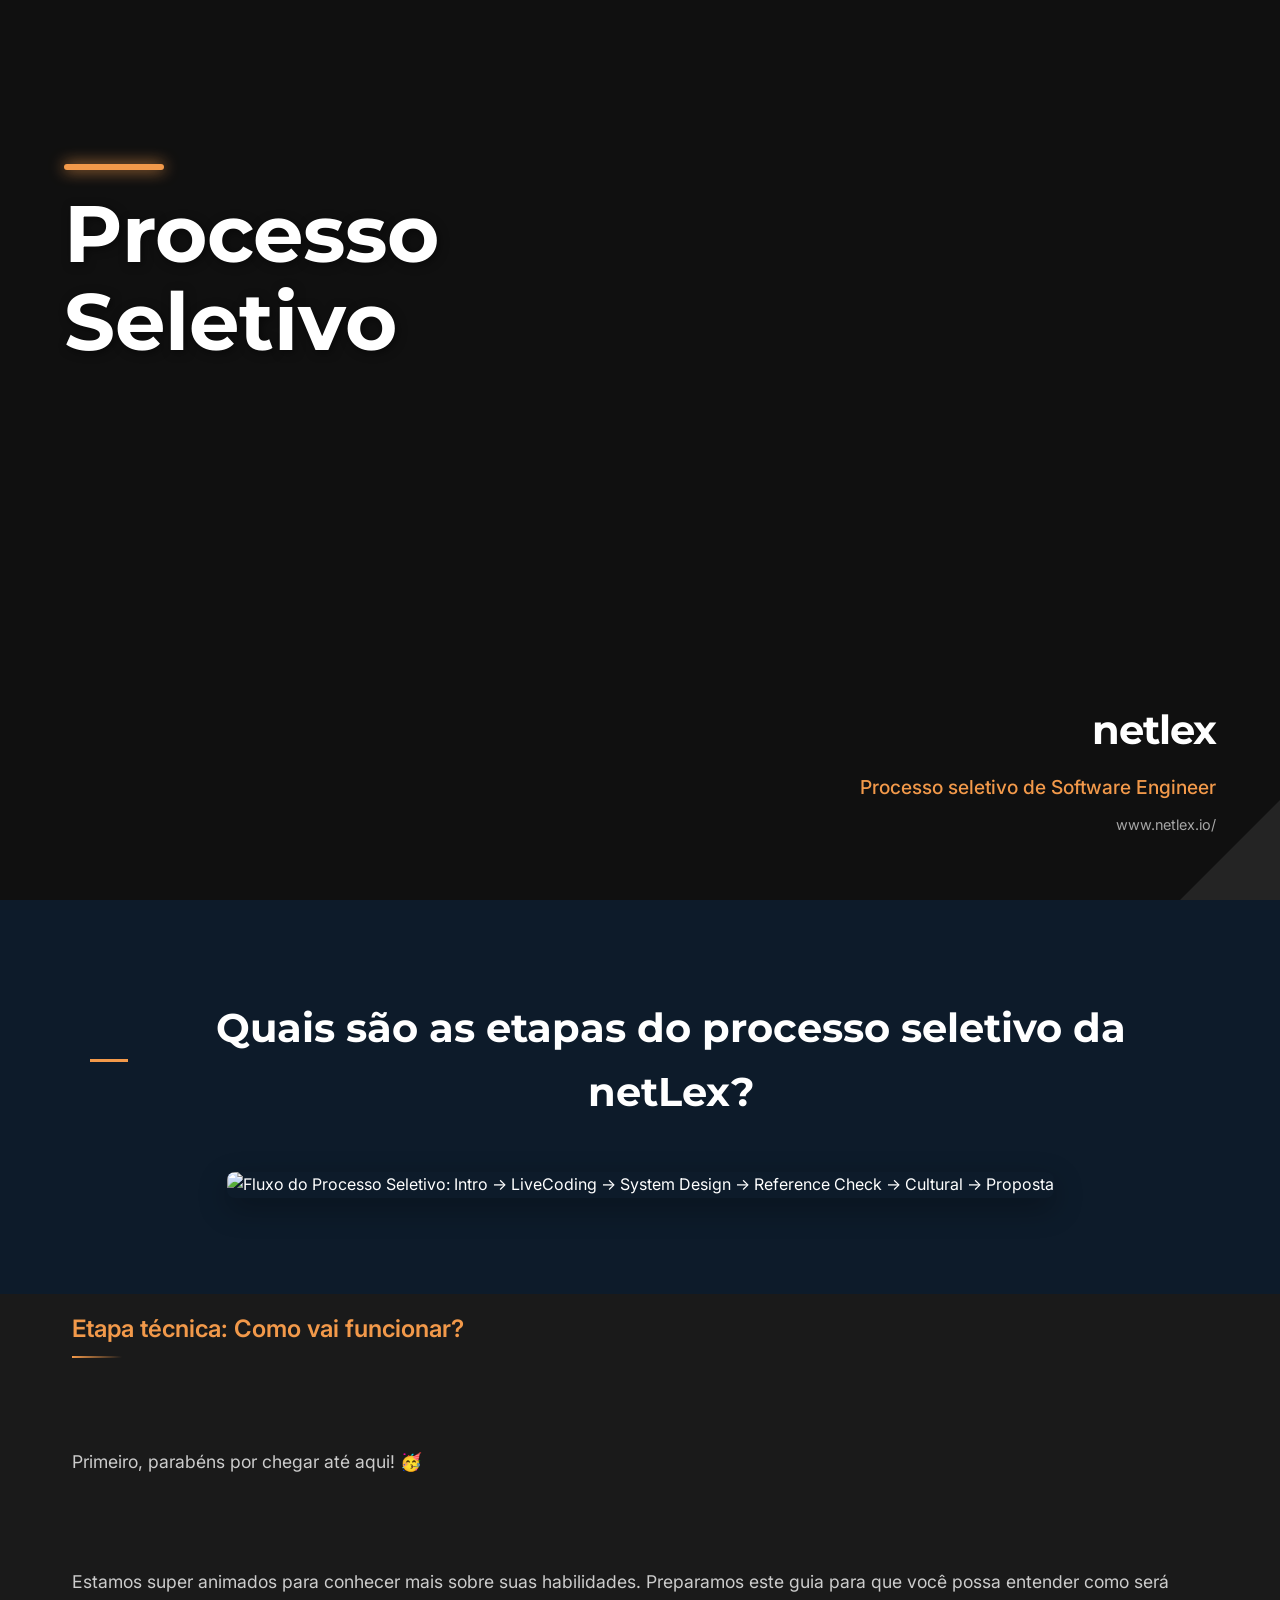
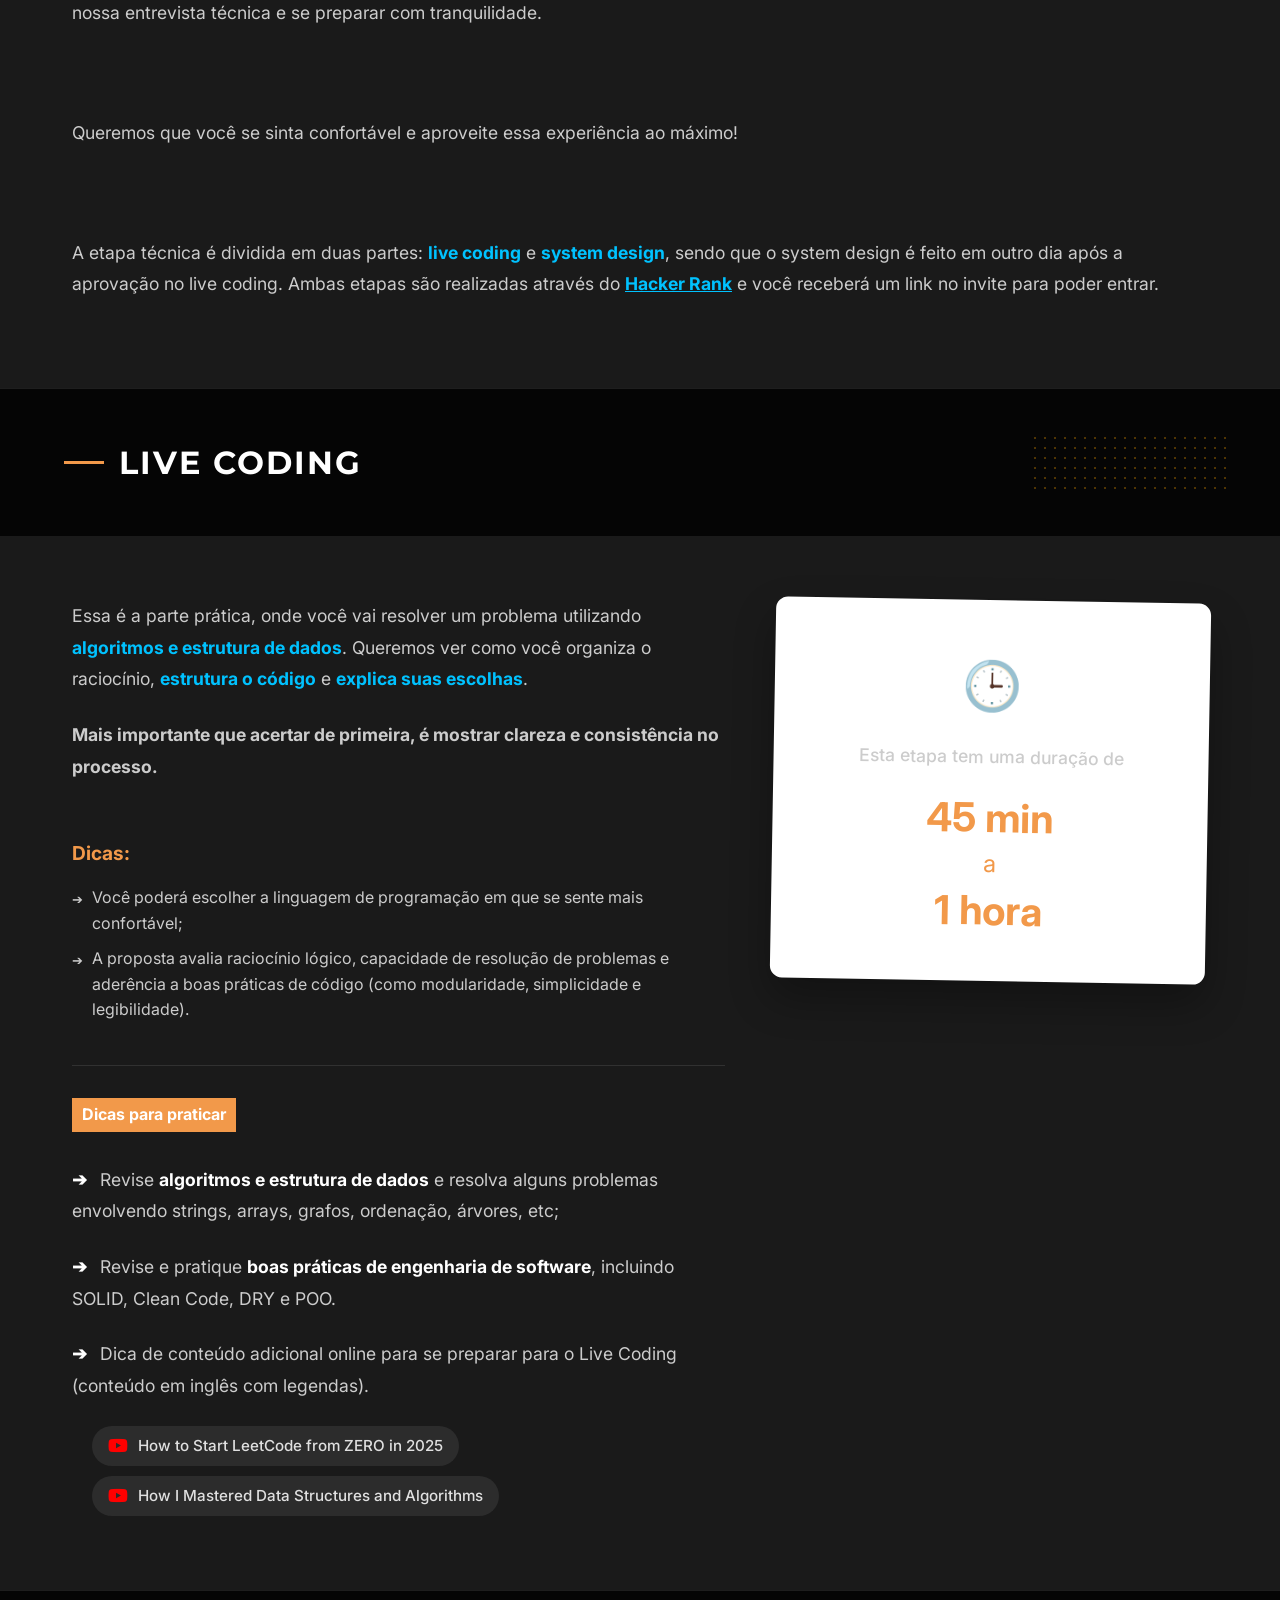
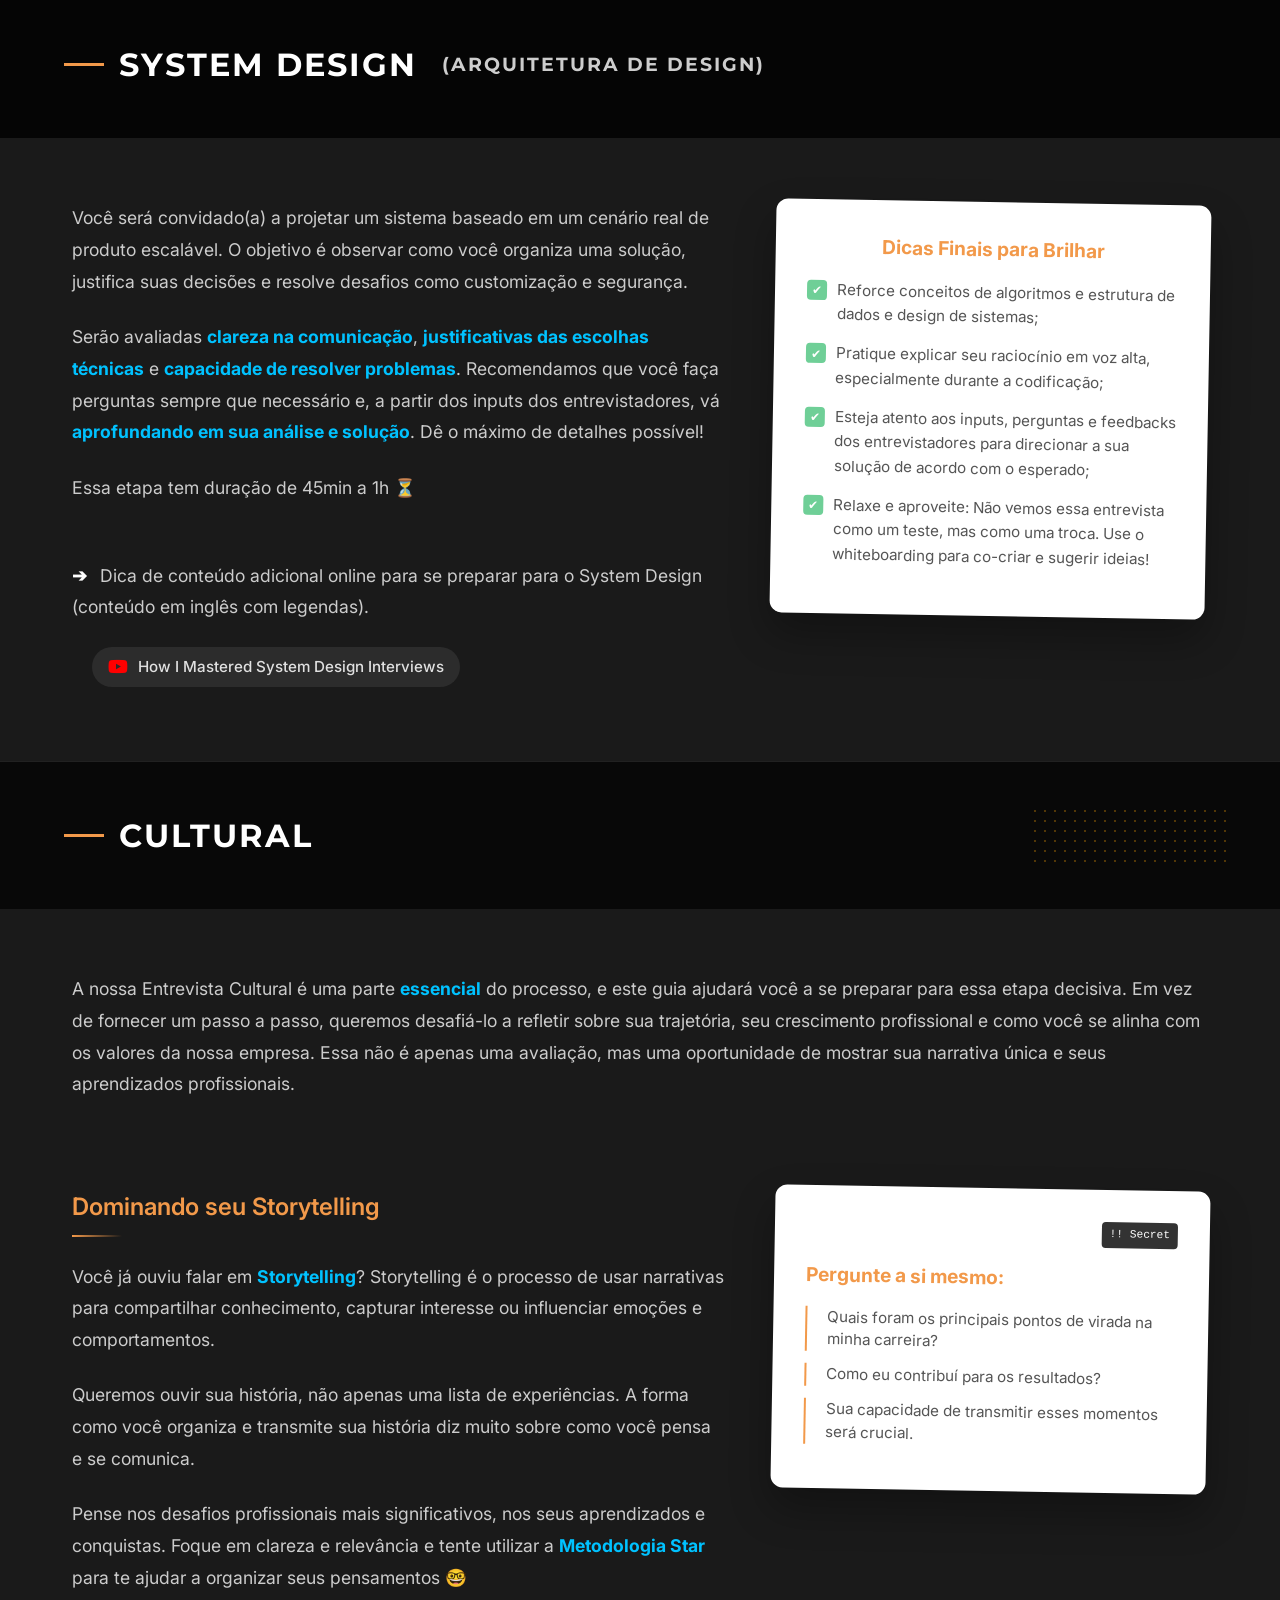
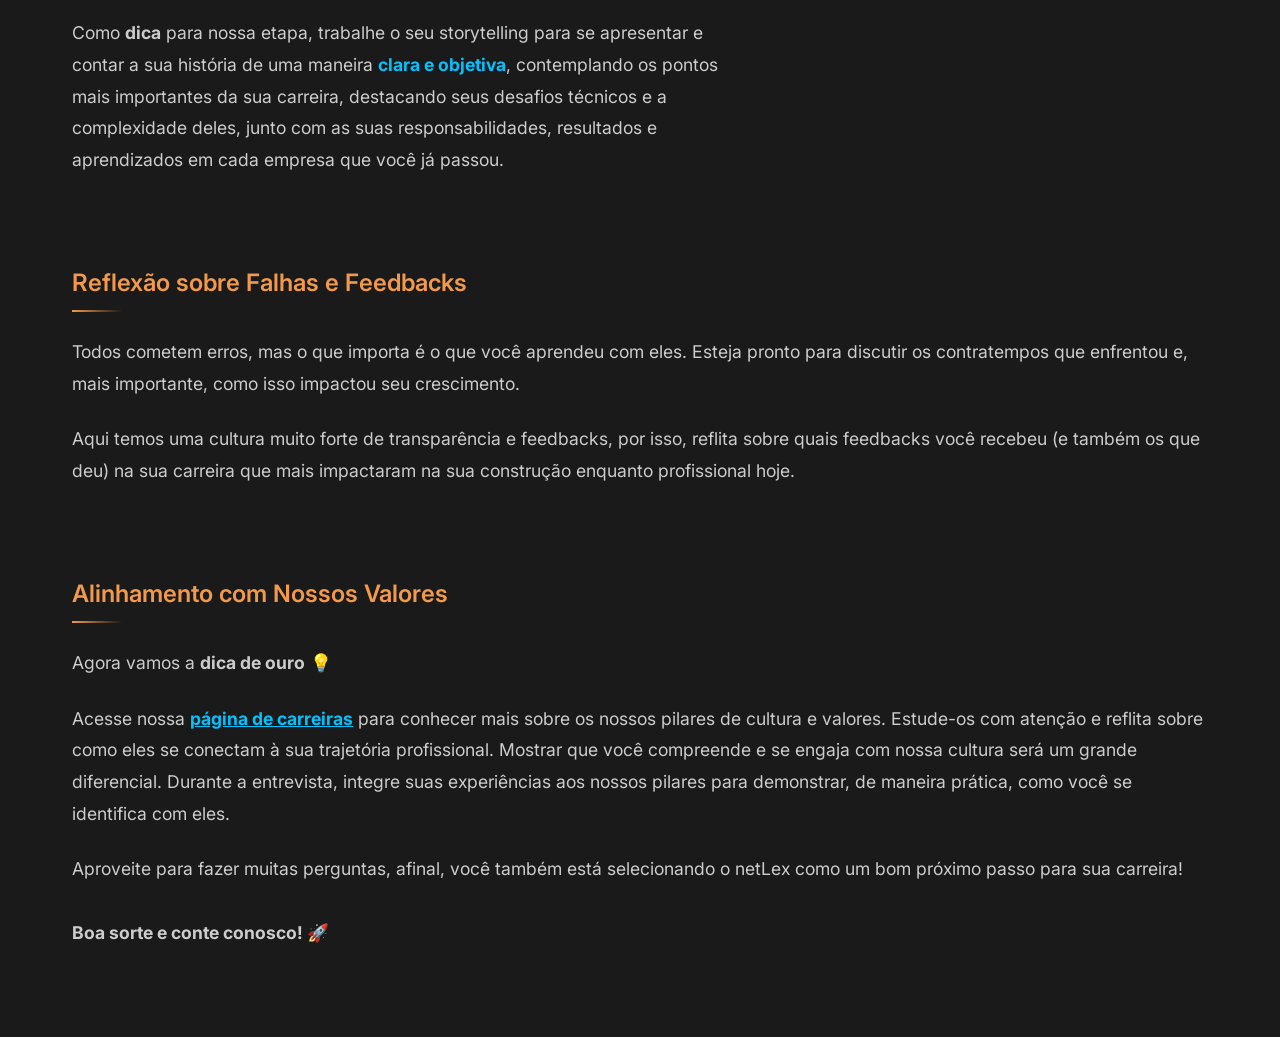
==== commit 8e37419b: "Add files via upload" ====
--- a/index.html
+++ b/index.html
@@ -33,7 +33,7 @@
                     <span class="logo-text">netlex</span>
                 </div>
                 <p class="role-text">Processo seletivo de Software Engineer</p>
-                <a href="https://www.netlex.io/" class="web-link">www.netlex.io/</a>
+                <a href="https://netlex.io/" class="web-link">www.netlex.io/</a>
             </div>
         </div>
         <div class="triangle-corner"></div>
@@ -47,58 +47,10 @@
                 <h2 style="font-family: var(--font-heading);">Quais são as etapas do processo seletivo da netLex?</h2>
             </div>
 
-            <!-- S-Curve Background SVG Track -->
-            <div class="snake-track"></div>
-
-            <div class="timeline-items-grid">
-                <!-- Row 1 Items -->
-                <div class="t-item item-1">
-                    <div class="t-icon">👋</div>
-                    <div class="t-content">
-                        <h3>1. Intro</h3>
-                        <p>Esse foi o bate papo com people, onde conhecemos mais de você e da sua trajetória
-                            profissional!</p>
-                    </div>
-                </div>
-                <div class="t-item item-2 current">
-                    <div class="t-icon">💻</div>
-                    <div class="t-content">
-                        <h3>2. LiveCoding (você está aqui!)</h3>
-                        <p>Vamos aprofundar os seus conhecimentos técnicos em código e programação</p>
-                    </div>
-                </div>
-
-                <!-- Row 2 Items -->
-                <div class="t-item item-3">
-                    <div class="t-icon">⚙️</div>
-                    <div class="t-content">
-                        <h3>3. System Design</h3>
-                        <p>Vamos aprofundar os seus conhecimentos em arquitetura de software</p>
-                    </div>
-                </div>
-                <div class="t-item item-4">
-                    <div class="t-icon">📝</div>
-                    <div class="t-content">
-                        <h3>4. Reference check</h3>
-                        <p>Vamos conversar com suas referências</p>
-                    </div>
-                </div>
-
-                <!-- Row 3 Items -->
-                <div class="t-item item-5">
-                    <div class="t-icon">🤝</div>
-                    <div class="t-content">
-                        <h3>5. Cultural</h3>
-                        <p>Momento de conhecer mais um pouco sobre você e ver se temos um fit cultural</p>
-                    </div>
-                </div>
-                <div class="t-item item-6">
-                    <div class="t-icon">🚀</div>
-                    <div class="t-content">
-                        <h3>6. Proposta</h3>
-                        <p>Vem ser netLex!</p>
-                    </div>
-                </div>
+            <div class="timeline-image-wrapper">
+                <img src="assets/timeline_flow.png"
+                    alt="Fluxo do Processo Seletivo: Intro -> LiveCoding -> System Design -> Reference Check -> Cultural -> Proposta"
+                    class="timeline-img">
             </div>
         </div>
     </section>
@@ -121,7 +73,7 @@
                 A etapa técnica é dividida em duas partes: <span class="highlight-span">live coding</span> e
                 <span class="highlight-span">system design</span>, sendo que o system design é feito em outro dia após a
                 aprovação no live coding. Ambas etapas são realizadas através do
-                <a href="#" class="highlight-link"><!-- INSIRA O LINK DO HACKER RANK AQUI -->Hacker Rank</a> e você
+                <a href="https://www.hackerrank.com/" class="highlight-link" target="_blank">Hacker Rank</a> e você
                 receberá um link no invite para poder entrar.
             </p>
         </div>
@@ -176,14 +128,14 @@
                         </p>
 
                         <div class="youtube-list">
-                            <a href="#" class="yt-link-chip">
+                            <a href="https://youtu.be/G5_Q2_yRFsY?si=36WumfsaCdFmQ7SX" class="yt-link-chip"
+                                target="_blank">
                                 <span class="yt-icon"><i class="fa-brands fa-youtube"></i></span>
-                                <!-- INSIRA O LINK DO YOUTUBE AQUI -->
                                 How to Start LeetCode from ZERO in 2025
                             </a>
-                            <a href="#" class="yt-link-chip">
+                            <a href="https://youtu.be/F-ao3Q6I2Fc?si=f99ha8MiEPYHo_u8" class="yt-link-chip"
+                                target="_blank">
                                 <span class="yt-icon"><i class="fa-brands fa-youtube"></i></span>
-                                <!-- INSIRA O LINK DO YOUTUBE AQUI -->
                                 How I Mastered Data Structures and Algorithms
                             </a>
                         </div>
@@ -241,9 +193,9 @@
                         </p>
 
                         <div class="youtube-list">
-                            <a href="#" class="yt-link-chip">
+                            <a href="https://youtu.be/l3X1t3kpmwY?si=9YWQnh_Wpo_jY0b3" class="yt-link-chip"
+                                target="_blank">
                                 <span class="yt-icon"><i class="fa-brands fa-youtube"></i></span>
-                                <!-- INSIRA O LINK DO YOUTUBE AQUI -->
                                 How I Mastered System Design Interviews
                             </a>
                         </div>
@@ -356,7 +308,8 @@
                 Agora vamos a <strong>dica de ouro</strong> 💡
             </p>
             <p>
-                Acesse nossa <a href="#" class="highlight-link"><!-- INSIRA O LINK CARREIRAS AQUI -->página de
+                Acesse nossa <a href="https://netlex.io/trabalhe-conosco" class="highlight-link" target="_blank">página
+                    de
                     carreiras</a> para conhecer mais sobre os nossos pilares de cultura e valores. Estude-os com atenção
                 e reflita sobre como eles se conectam à sua trajetória profissional. Mostrar que você compreende e se
                 engaja com nossa cultura será um grande diferencial. Durante a entrevista, integre suas experiências aos
--- a/style.css
+++ b/style.css
@@ -17,6 +17,7 @@
     margin: 0;
     padding: 0;
     box-sizing: border-box;
+    scroll-behavior: smooth;
 }
 
 body {
@@ -48,13 +49,9 @@
     color: var(--accent-orange);
 }
 
-/* Highlight Text (Ex-links) */
 .highlight-span {
     color: var(--link-blue);
-    /* Same color as links */
     font-weight: 700;
-    /* Optional: text-decoration: underline; if user wants them to look exactly like links but not be clickable, 
-       but usually 'bold color' is enough. User asked for "negrito em cor destaque" */
 }
 
 /* Hero Section */
@@ -163,158 +160,229 @@
     opacity: 0.8;
 }
 
-/* Timeline S-Curve Styles */
+/* --- REDESIGNED TIMELINE SECTION --- */
 .section-timeline {
     position: relative;
-    padding: 4rem 2rem;
+    background-color: #0d1b2a;
+    /* Deep dark blue for contrast */
+    color: white;
+    padding: 6rem 1rem;
     overflow: hidden;
-    background-color: #0b1118;
-    color: white;
 }
 
 .timeline-visual-container {
     position: relative;
-    max-width: 900px;
+    max-width: 1100px;
     margin: 0 auto;
-    padding: 2rem 0;
 }
 
 .section-title-wrapper {
     display: flex;
     align-items: center;
     gap: 1.5rem;
-    margin-bottom: 4rem;
+    margin-bottom: 6rem;
+    justify-content: center;
+    /* Center title */
+    text-align: center;
 }
 
 .section-title-wrapper h2 {
     font-family: var(--font-heading);
-    font-size: 2rem;
-}
-
-/* Base Grid for Items */
-/* Desktop: 2 Columns */
+    font-size: 2.5rem;
+    color: white;
+}
+
+/* The Grid holding the items */
 .timeline-items-grid {
     display: grid;
     grid-template-columns: 1fr 1fr;
-    grid-template-rows: repeat(3, 1fr);
-    row-gap: 6rem;
-    /* Vertical space */
-    column-gap: 5rem;
-    /* Horizontal space */
+    /* 2 Wide Columns */
+    grid-template-rows: repeat(3, 200px);
+    /* Fixed height rows for easier S-curve alignment */
+    column-gap: 100px;
+    row-gap: 50px;
     position: relative;
     z-index: 2;
-}
-
-/* Item Positioning */
+    padding: 20px 0;
+    margin-left: 50px;
+    /* Offset for better centering with text */
+    margin-right: 50px;
+}
+
+/* 
+   SVG Track Logic:
+   Coordinates for centers based on a 100x100 viewbox 
+   Top-Left (Item 1): 20, 15
+   Top-Right (Item 2): 80, 15
+   Mid-Right (Item 3): 80, 50
+   Mid-Left (Item 4): 20, 50
+   Low-Left (Item 5): 20, 85
+   Low-Right (Item 6): 80, 85
+*/
+.snake-track {
+    position: absolute;
+    top: 100px;
+    /* Adjust based on title margin */
+    left: 0;
+    width: 100%;
+    height: 700px;
+    /* Approximate height of the grid section */
+    z-index: 1;
+    pointer-events: none;
+    /* We use a encoded SVG directly here */
+    background-image: url("data:image/svg+xml,%3Csvg width='100%25' height='100%25' viewBox='0 0 100 100' preserveAspectRatio='none' xmlns='http://www.w3.org/2000/svg'%3E%3Cdefs%3E%3ClinearGradient id='grad1' x1='0%25' y1='0%25' x2='100%25' y2='0%25'%3E%3Cstop offset='0%25' style='stop-color:%2300C2FF;stop-opacity:1' /%3E%3Cstop offset='100%25' style='stop-color:%232D9CDB;stop-opacity:1' /%3E%3C/linearGradient%3E%3C/defs%3E%3Cpath d='M 25,16 H 75 Q 85,16 85,33 V 35 Q 85,51 75,51 H 25 Q 15,51 15,67 V 69 Q 15,85 25,85 H 85' fill='none' stroke='url(%23grad1)' stroke-width='6' stroke-linecap='round' stroke-linejoin='round' /%3E%3C/svg%3E");
+    background-repeat: no-repeat;
+    background-size: 100% 100%;
+    /* We add a shadow to the track */
+    filter: drop-shadow(0 0 10px rgba(0, 194, 255, 0.4));
+}
+
 .t-item {
     display: flex;
     flex-direction: column;
-    padding: 1rem;
-    position: relative;
-    min-height: 150px;
-}
-
-/* Specific Positions */
+    align-items: center;
+    /* Center align everything relative to the point */
+    text-align: center;
+    position: relative;
+    /* Adjust offsets to align overlapping the SVG line points */
+    transform: translateY(-20px);
+}
+
+/* Manual Adjustments for Snake Order */
 .item-1 {
     grid-column: 1;
     grid-row: 1;
+    align-items: flex-start;
     text-align: left;
-    align-items: flex-start;
+    padding-left: 60px;
 }
 
 .item-2 {
     grid-column: 2;
     grid-row: 1;
-    text-align: left;
-    align-items: flex-start;
-}
-
+    align-items: flex-end;
+    text-align: right;
+    padding-right: 60px;
+}
+
+/* Second Row is Reversed Flow logic: 3 (right) -> 4 (left) */
 .item-3 {
     grid-column: 2;
     grid-row: 2;
-    text-align: left;
-    align-items: flex-start;
+    align-items: flex-end;
+    text-align: right;
+    padding-right: 60px;
 }
 
 .item-4 {
     grid-column: 1;
     grid-row: 2;
+    align-items: flex-start;
     text-align: left;
-    align-items: flex-start;
-}
-
+    padding-left: 60px;
+}
+
+/* Third Row Flow: 5 (left) -> 6 (right) */
 .item-5 {
     grid-column: 1;
     grid-row: 3;
+    align-items: flex-start;
     text-align: left;
-    align-items: flex-start;
+    padding-left: 60px;
 }
 
 .item-6 {
     grid-column: 2;
     grid-row: 3;
-    text-align: left;
-    align-items: flex-start;
-}
-
-/* Icons */
+    align-items: flex-end;
+    text-align: right;
+    padding-right: 60px;
+}
+
+
 .t-icon {
-    font-size: 1.8rem;
+    font-size: 2.5rem;
     margin-bottom: 1rem;
-    background: #0d1b2a;
-    width: 60px;
-    height: 60px;
+    /* Create a distinct circle for the icon */
+    background: #1a1a1a;
+    width: 80px;
+    height: 80px;
+    border-radius: 50%;
     display: flex;
     align-items: center;
     justify-content: center;
-    border-radius: 50%;
-    border: 3px solid #2D9CDB;
+    border: 4px solid #00C2FF;
     z-index: 5;
-    position: relative;
-    transition: all 0.3s ease;
-    box-shadow: 0 4px 10px rgba(0, 0, 0, 0.3);
-}
-
-.item-2.current .t-icon {
-    border-color: var(--accent-orange);
-    box-shadow: 0 0 20px rgba(242, 153, 74, 0.6);
-    background: #2a1b12;
-}
+    box-shadow: 0 0 15px rgba(0, 0, 0, 0.5);
+    /* Position icon absolutely relative to grid cell to hit the line? 
+       No, let's keep flow. The styling above tries to push text away.
+    */
+}
+
+/* Icon positioning override to sit ON the line */
+/* 
+   The grid columns are wide.
+   Item 1 (Left) -> Icon needs to be somewhat centered content-wise or aligned to line.
+   The line starts at 25% width. Item column is 0-50%. Center of Item col is 25%.
+   Perfect.
+   Item 2 (Right) -> Column 50-100%. Center is 75%. Line ends 75%.
+   Perfect.
+   
+   So align-items: center is actually best for the Icon, but text needs to go Left/Right?
+   The user example shows text BELOW the icon.
+*/
+
+.t-item {
+    align-items: center !important;
+    text-align: center !important;
+    padding: 0 !important;
+    /* Reset padding override */
+}
+
+/* Adjust Row 2 order visually */
+/* Wait, in 2-col visual:
+   Row 1: 1 (Left), 2 (Right)
+   Row 2: 4 (Left), 3 (Right) -- But HTML order is 3, 4?
+   In HTML I put unique classes item-3, item-4.
+   Let's check HTML.
+   Item-3 is "System Design".
+   Item-4 is "Reference Check".
+   User image flow:
+   1 (Left) -> 2 (Right)
+   |
+   V
+   3 (Right/System Design) -> 4 (Left/Ref Check) -- Wait, the image shows 3 is System Design.
+   |
+   V
+   5 (Left) -> 6 (Right)
+
+   So visually:
+   Grid (1,1) = Intro
+   Grid (1,2) = LiveCoding
+   Grid (2,2) = System Design (Right side, directly below LiveCoding)
+   Grid (2,1) = Reference Check (Left side, directly below Intro)
+   Grid (3,1) = Cultural (Left side, below Ref Check)
+   Grid (3,2) = Proposta (Right side, below System Design)
+   
+   This matches the snake.
+*/
+
 
 .t-content h3 {
-    font-size: 1.25rem;
-    color: white;
-    margin-bottom: 0.5rem;
+    margin-top: 15px;
+    font-size: 1.3rem;
     font-weight: 700;
-}
-
-.item-2.current h3 {
-    color: var(--accent-orange);
+    color: white;
 }
 
 .t-content p {
     font-size: 0.95rem;
-    color: #a0aab5;
-    line-height: 1.5;
-    max-width: 350px;
-}
-
-/* SNAKE TRACK BACKGROUND */
-.snake-track {
-    position: absolute;
-    top: 30px;
-    left: 31px;
-    right: auto;
-    width: calc(100% - 62px);
-    bottom: 0;
-    z-index: 1;
-    pointer-events: none;
-    background-image: url("data:image/svg+xml,%3Csvg width='100%25' height='100%25' viewBox='0 0 100 100' preserveAspectRatio='none' xmlns='http://www.w3.org/2000/svg'%3E%3Cpath d='M 0,5 L 100,5 C 110,5 110,50 100,50 L 0,50 C -10,50 -10,95 0,95 L 100,95' fill='none' stroke='%23005A8D' stroke-width='4' stroke-linecap='round' vector-effect='non-scaling-stroke' /%3E%3C/svg%3E");
-    background-repeat: no-repeat;
-    background-size: 100% 85%;
-    height: 100%;
-    opacity: 0.5;
-}
+    color: #b0b0b0;
+    margin-top: 5px;
+    max-width: 300px;
+}
+
+
 
 /* Headers (Cultural & Tech) */
 .cultural-header,
@@ -362,7 +430,6 @@
     background-size: 10px 10px;
     opacity: 0.6;
 }
-
 
 /* Content Blocks & Global Content styles */
 .content-container {
@@ -682,30 +749,43 @@
         grid-template-columns: 1fr;
         grid-template-rows: auto;
         row-gap: 3rem;
+        margin-left: 0;
+        margin-right: 0;
     }
 
     .snake-track {
-        background-image: none;
+        display: none;
+    }
+
+    /* Mobile vertical line */
+    .timeline-visual-container::before {
+        content: '';
+        position: absolute;
+        top: 100px;
+        left: 28px;
+        /* Matches icon center roughly */
         width: 4px;
-        background-color: #005A8D;
-        left: 38px;
-        top: 30px;
-        height: calc(100% - 100px);
+        height: calc(100% - 150px);
+        background: #00C2FF;
+        z-index: 0;
     }
 
     .t-item {
         grid-column: 1 !important;
         grid-row: auto !important;
         flex-direction: row;
-        align-items: flex-start;
-        text-align: left;
-        padding-left: 0;
+        align-items: flex-start !important;
+        text-align: left !important;
+        padding-left: 0 !important;
     }
 
     .t-icon {
+        width: 60px;
+        height: 60px;
+        min-width: 60px;
         margin-right: 1.5rem;
         margin-bottom: 0;
-        min-width: 60px;
+        font-size: 1.8rem;
     }
 
     .cultural-header,
@@ -716,4 +796,32 @@
     .dotted-pattern {
         display: none;
     }
+}
+
+.timeline-image-wrapper {
+    width: 100%;
+    display: flex;
+    justify-content: center;
+    padding: 0 1rem;
+}
+
+.timeline-img {
+    max-width: 100%;
+    height: auto;
+    display: block;
+    border-radius: 8px;
+    box-shadow: 0 10px 30px rgba(0, 0, 0, 0.3);
+}
+
+@media (max-width: 768px) {
+    .timeline-image-wrapper {
+        padding: 0;
+    }
+
+    /* Remove old mobile vertical line if it still exists from other rules not fully deleted yet, 
+       though we replaced the HTML structure so the selectors won't match anyway. 
+       Use this space to ensure image looks good on mobile. */
+    .timeline-img {
+        border-radius: 4px;
+    }
 }
